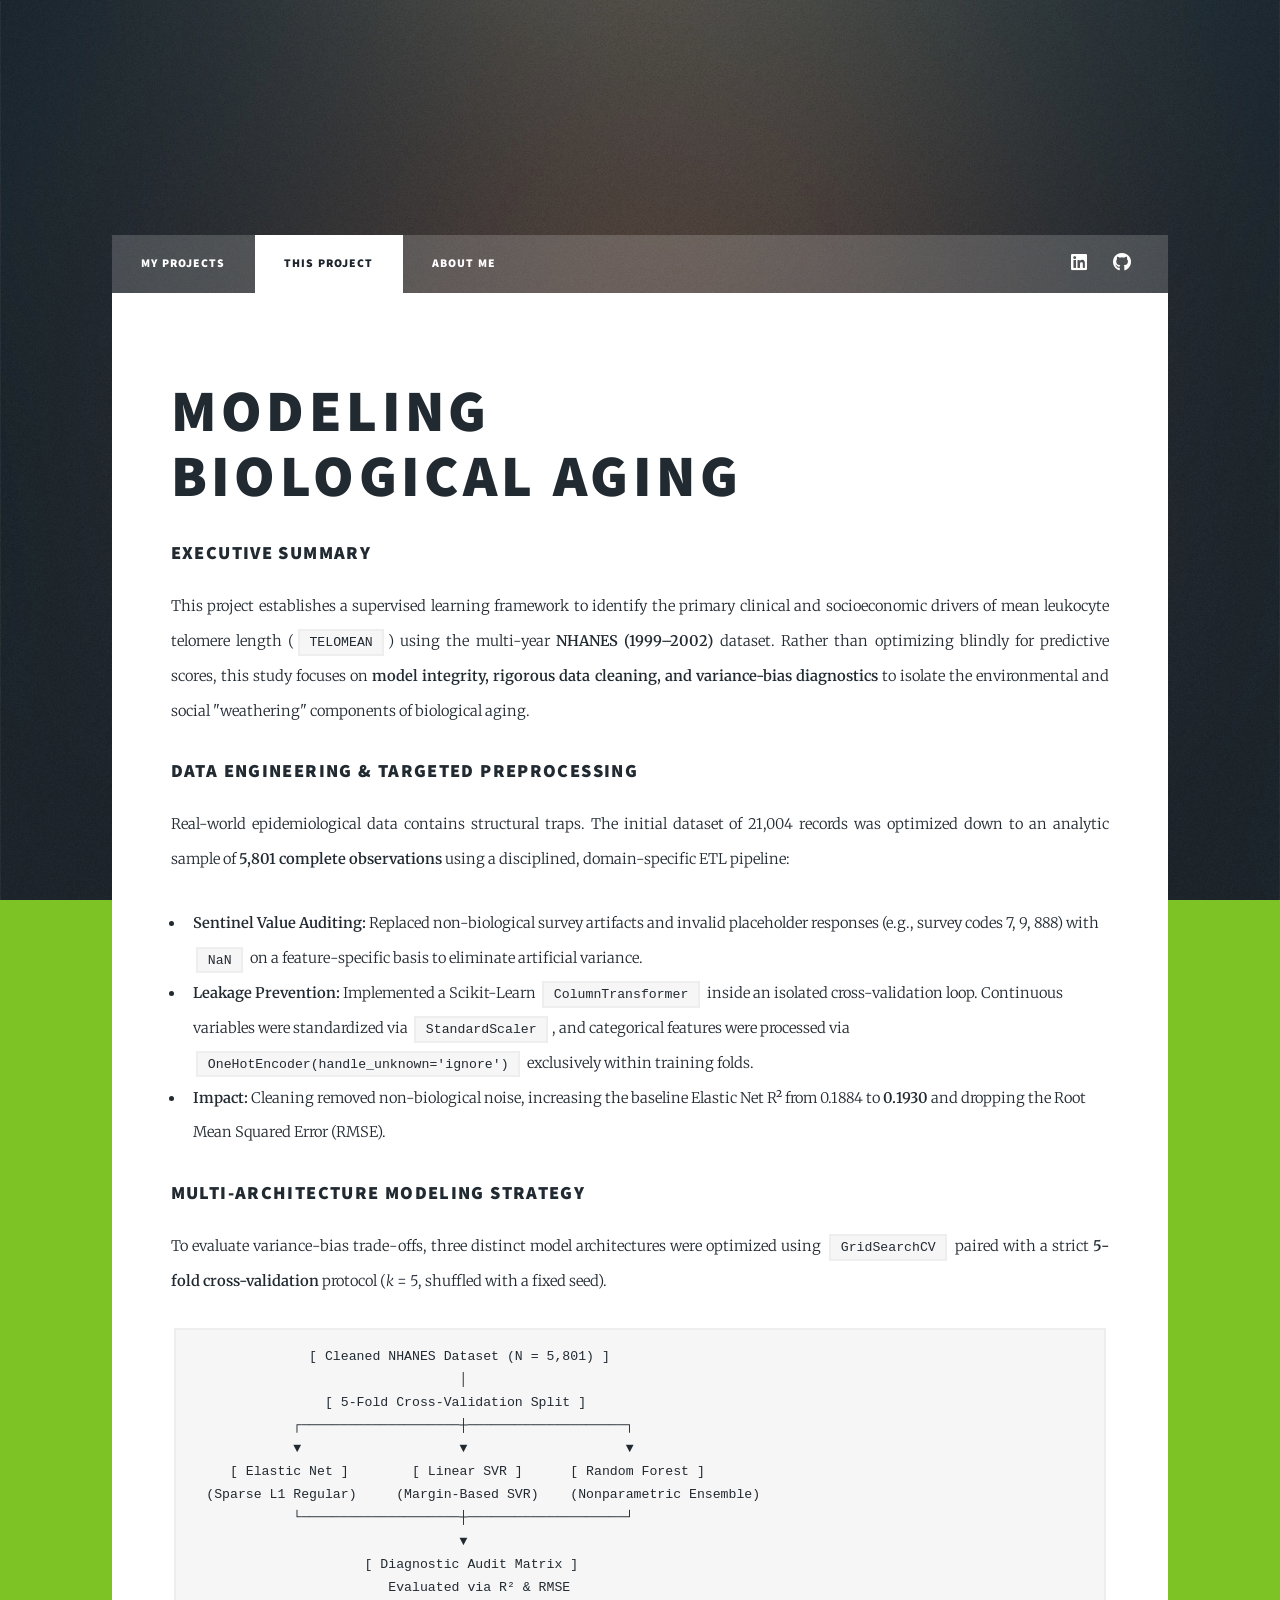
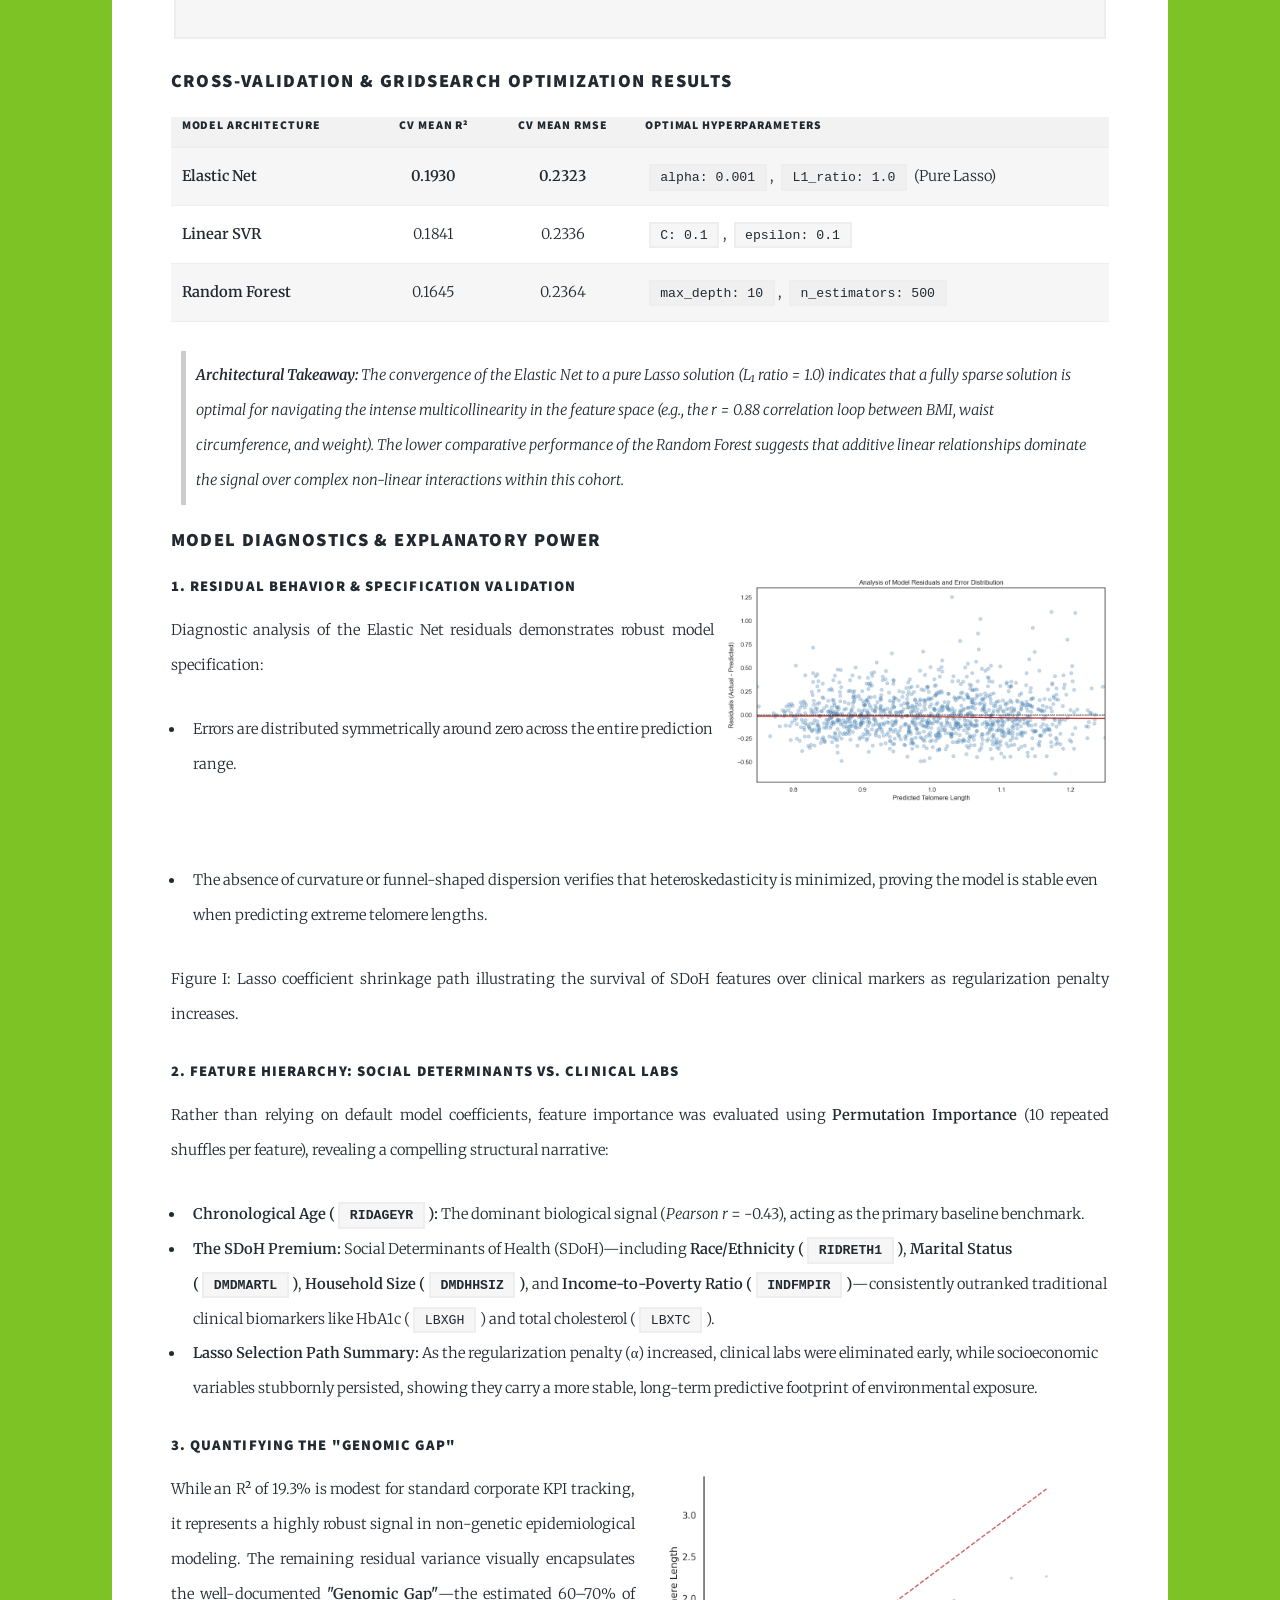
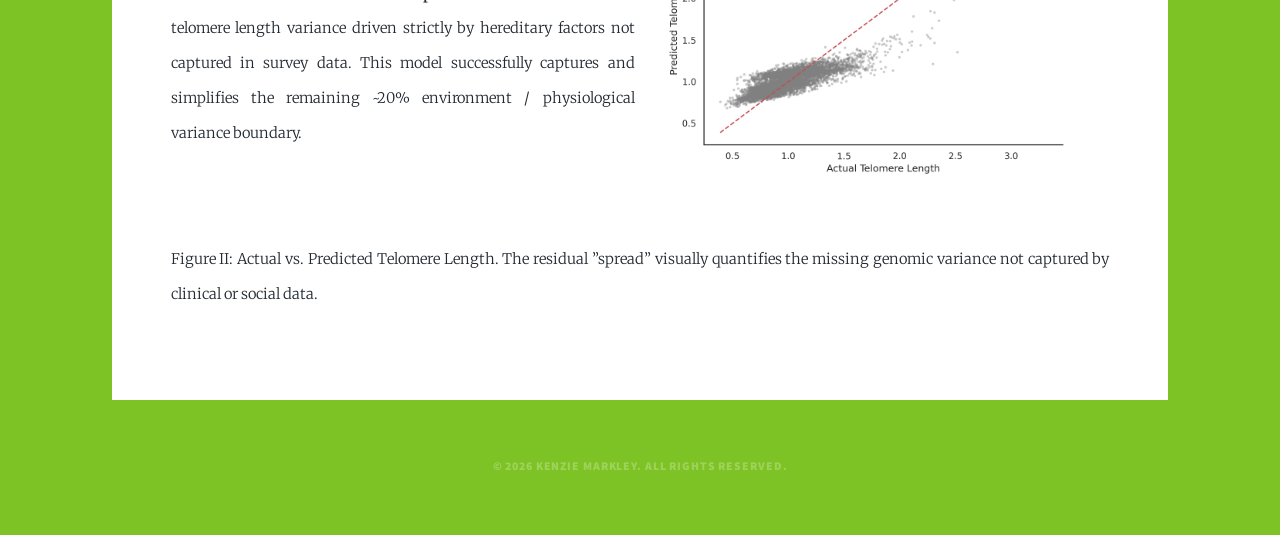
==== Project1.html @ 50628cf5 "Add files via upload" ====
<!DOCTYPE HTML>
<!--
	Massively by HTML5 UP
	html5up.net | @ajlkn
	Free for personal and commercial use under the CCA 3.0 license (html5up.net/license)
-->
<html>
	<head>
		<title>Generic Page - Massively by HTML5 UP</title>
		<meta charset="utf-8" />
		<meta name="viewport" content="width=device-width, initial-scale=1, user-scalable=no" />
		<link rel="stylesheet" href="assets/css/main.css" />
		<noscript><link rel="stylesheet" href="assets/css/noscript.css" /></noscript>
	</head>
	<body class="is-preload">

		<!-- Wrapper -->
			<div id="wrapper">

				<!-- Header -->
					<header id="header">
						
					</header>

				<!-- Nav -->
					<nav id="nav">
						<ul class="links">
							<li><a href="index.html">My Projects</a></li>
							<li class="active"><a href="Project1.html">This Project</a></li>
							<li><a href="AboutMe.html">About Me</a></li>
						</ul>
						<ul class="icons">
							<li><a href="#" class="icon brands fa-linkedin"><span class="label">LinkedIn</span></a></li>
							<li><a href="#" class="icon brands fa-github"><span class="label">GitHub</span></a></li>
						</ul>
					</nav>

				<!-- Main -->
					<div id="main">

						<!-- Post -->
							<section class="post">
								<h1>Modeling <br />
									Biological Aging</h1>
								<h3>Executive Summary</h3>
								<p>This project establishes a supervised learning framework to identify the primary clinical and socioeconomic drivers of mean leukocyte telomere length (<code>TELOMEAN</code>) using the multi-year <strong>NHANES (1999–2002)</strong> dataset. Rather than optimizing blindly for predictive scores, this study focuses on <strong>model integrity, rigorous data cleaning, and variance-bias diagnostics</strong> to isolate the environmental and social "weathering" components of biological aging.</p>

								<h3>Data Engineering &amp; Targeted Preprocessing</h3>
								<p>Real-world epidemiological data contains structural traps. The initial dataset of 21,004 records was optimized down to an analytic sample of <strong>5,801 complete observations</strong> using a disciplined, domain-specific ETL pipeline:</p>

								<ul>
							    	<li><strong>Sentinel Value Auditing:</strong> Replaced non-biological survey artifacts and invalid placeholder responses (e.g., survey codes 7, 9, 888) with <code>NaN</code> on a feature-specific basis to eliminate artificial variance.</li>
							    	<li><strong>Leakage Prevention:</strong> Implemented a Scikit-Learn <code>ColumnTransformer</code> inside an isolated cross-validation loop. Continuous variables were standardized via <code>StandardScaler</code>, and categorical features were processed via <code>OneHotEncoder(handle_unknown='ignore')</code> exclusively within training folds.</li>
							    	<li><strong>Impact:</strong> Cleaning removed non-biological noise, increasing the baseline Elastic Net R² from 0.1884 to <strong>0.1930</strong> and dropping the Root Mean Squared Error (RMSE).</li>
								</ul>

								<h3>Multi-Architecture Modeling Strategy</h3>
								<p>To evaluate variance-bias trade-offs, three distinct model architectures were optimized using <code>GridSearchCV</code> paired with a strict <strong>5-fold cross-validation</strong> protocol (<em>k</em> = 5, shuffled with a fixed seed).</p>

								<pre><code>              [ Cleaned NHANES Dataset (N = 5,801) ]
                                 │
                [ 5-Fold Cross-Validation Split ]
            ┌────────────────────┼────────────────────┐
            ▼                    ▼                    ▼
    [ Elastic Net ]        [ Linear SVR ]      [ Random Forest ]
 (Sparse L1 Regular)     (Margin-Based SVR)    (Nonparametric Ensemble)
            └────────────────────┼────────────────────┘
                    	         ▼
                     [ Diagnostic Audit Matrix ]
                    	Evaluated via R² &amp; RMSE
								</code></pre>

								<h3>Cross-Validation &amp; GridSearch Optimization Results</h3>

								<table border="1" cellpadding="5" cellspacing="0" style="border-collapse:collapse; width:100%;">
							    	<thead>
							        	<tr style="background-color: #f2f2f2;">
							            	<th style="text-align: left;">Model Architecture</th>
							            	<th style="text-align: center;">CV Mean R²</th>
							            	<th style="text-align: center;">CV Mean RMSE</th>
							            	<th style="text-align: left;">Optimal Hyperparameters</th>
							        	</tr>
							    	</thead>
							    	<tbody>
							        	<tr>
							           	 <td><strong>Elastic Net</strong></td>
							            	<td style="text-align: center;"><strong>0.1930</strong></td>
							            	<td style="text-align: center;"><strong>0.2323</strong></td>
							            	<td><code>alpha: 0.001</code>, <code>L1_ratio: 1.0</code> (Pure Lasso)</td>
							        	</tr>
							        	<tr>
							            	<td><strong>Linear SVR</strong></td>
							            	<td style="text-align: center;">0.1841</td>
 							           		<td style="text-align: center;">0.2336</td>
							            	<td><code>C: 0.1</code>, <code>epsilon: 0.1</code></td>
							        	</tr>
 							       		<tr>
							            	<td><strong>Random Forest</strong></td>
							            	<td style="text-align: center;">0.1645</td>
							            	<td style="text-align: center;">0.2364</td>
 							           		<td><code>max_depth: 10</code>, <code>n_estimators: 500</code></td>
							        	</tr>
							    	</tbody>
								</table>

								<blockquote style="margin: 1.5em 10px; padding: 0.5em 10px; border-left: 5px solid #ccc;">
 							   		<strong>Architectural Takeaway:</strong> The convergence of the Elastic Net to a pure Lasso solution (L₁ ratio = 1.0) indicates that a fully sparse solution is optimal for navigating the intense multicollinearity in the feature space (e.g., the <em>r</em> = 0.88 correlation loop between BMI, waist circumference, and weight). The lower comparative performance of the Random Forest suggests that additive linear relationships dominate the signal over complex non-linear interactions within this cohort.
								</blockquote>
								<h3>Model Diagnostics &amp; Explanatory Power</h3>

		

								<div class="row gtr-50">
                                	<div class="col-7">
                                    	<h4>1. Residual Behavior &amp; Specification Validation</h4>
										<p>Diagnostic analysis of the Elastic Net residuals demonstrates robust model specification:</p>
										<ul>
 							   				<li>Errors are distributed symmetrically around zero across the entire prediction range.</li>
							    		</ul>
                                	</div>
                                	<div class="col-5">
										<span class="image main"><img src="images/residualgraph.png" alt="Recording Academy graphic" /></span>
                                    
                                	</div>
                            	</div>
								<ul>
									<li>The absence of curvature or funnel-shaped dispersion verifies that heteroskedasticity is minimized, proving the model is stable even when predicting extreme telomere lengths.</li>
								</ul>
								<p>Figure I: Lasso coefficient shrinkage path illustrating the survival of SDoH features over clinical markers as regularization penalty increases.</p>

								<h4>2. Feature Hierarchy: Social Determinants vs. Clinical Labs</h4>
								<p>Rather than relying on default model coefficients, feature importance was evaluated using <strong>Permutation Importance</strong> (10 repeated shuffles per feature), revealing a compelling structural narrative:</p>

								<ul>
							    	<li><strong>Chronological Age (<code>RIDAGEYR</code>):</strong> The dominant biological signal (<em>Pearson r</em> = -0.43), acting as the primary baseline benchmark.</li>
							    	<li><strong>The SDoH Premium:</strong> Social Determinants of Health (SDoH)—including <strong>Race/Ethnicity (<code>RIDRETH1</code>)</strong>, <strong>Marital Status (<code>DMDMARTL</code>)</strong>, <strong>Household Size (<code>DMDHHSIZ</code>)</strong>, and <strong>Income-to-Poverty Ratio (<code>INDFMPIR</code>)</strong>—consistently outranked traditional clinical biomarkers like HbA1c (<code>LBXGH</code>) and total cholesterol (<code>LBXTC</code>).</li>
							    	<li><strong>Lasso Selection Path Summary:</strong> As the regularization penalty (α) increased, clinical labs were eliminated early, while socioeconomic variables stubbornly persisted, showing they carry a more stable, long-term predictive footprint of environmental exposure.</li>
								</ul>
								<div class="row gtr-50">
                                	<div class="col-6">
                                    	<h4>3. Quantifying the "Genomic Gap"</h4>
										<p>While an R² of 19.3% is modest for standard corporate KPI tracking, it represents a highly robust signal in non-genetic epidemiological modeling. The remaining residual variance visually encapsulates the well-documented <strong>"Genomic Gap"</strong>—the estimated 60–70% of telomere length variance driven strictly by hereditary factors not captured in survey data. This model successfully captures and simplifies the remaining ~20% environment / physiological variance boundary.</p>
									
                                	</div>
                                	<div class="col-6">
										<span class="image main"><img src="images/decaygraph copy.png" alt="Decay Graph" /></span>
                                    
                                	</div>
                            	</div>
								<p>Figure II: Actual vs. Predicted Telomere Length. The residual ”spread” visually quantifies the missing genomic variance not captured by clinical or social data.</p>

							</section>

					</div>

				<!-- Footer -->
					

				<!-- Copyright -->
					<div id="copyright">
						<ul><li>&copy; 2026 Kenzie Markley. All rights reserved.</li></ul>
					</div>

			</div>

		<!-- Scripts -->
			<script src="assets/js/jquery.min.js"></script>
			<script src="assets/js/jquery.scrollex.min.js"></script>
			<script src="assets/js/jquery.scrolly.min.js"></script>
			<script src="assets/js/browser.min.js"></script>
			<script src="assets/js/breakpoints.min.js"></script>
			<script src="assets/js/util.js"></script>
			<script src="assets/js/main.js"></script>

	</body>
</html>
---- assets/css/main.css ----
@import url(fontawesome-all.min.css);
@import url("https://fonts.googleapis.com/css?family=Merriweather:300,700,300italic,700italic|Source+Sans+Pro:900");

/*
	Massively by HTML5 UP
	html5up.net | @ajlkn
	Free for personal and commercial use under the CCA 3.0 license (html5up.net/license)
*/

html, body, div, span, applet, object,
iframe, h1, h2, h3, h4, h5, h6, p, blockquote,
pre, a, abbr, acronym, address, big, cite,
code, del, dfn, em, img, ins, kbd, q, s, samp,
small, strike, strong, sub, sup, tt, var, b,
u, i, center, dl, dt, dd, ol, ul, li, fieldset,
form, label, legend, table, caption, tbody,
tfoot, thead, tr, th, td, article, aside,
canvas, details, embed, figure, figcaption,
footer, header, hgroup, menu, nav, output, ruby,
section, summary, time, mark, audio, video {
	margin: 0;
	padding: 0;
	border: 0;
	font-size: 100%;
	font: inherit;
	vertical-align: baseline;}

article, aside, details, figcaption, figure,
footer, header, hgroup, menu, nav, section {
	display: block;}

body {
	line-height: 1;
}

ol, ul {
	list-style: none;
}

blockquote, q {
	quotes: none;
}

	blockquote:before, blockquote:after, q:before, q:after {
		content: '';
		content: none;
	}

table {
	border-collapse: collapse;
	border-spacing: 0;
}

body {
	-webkit-text-size-adjust: none;
}

mark {
	background-color: transparent;
	color: inherit;
}

input::-moz-focus-inner {
	border: 0;
	padding: 0;
}

input, select, textarea {
	-moz-appearance: none;
	-webkit-appearance: none;
	-ms-appearance: none;
	appearance: none;
}

/* Basic */

	@-ms-viewport {
		width: device-width;
	}

	body {
		-ms-overflow-style: scrollbar;
	}

	@media screen and (max-width: 480px) {

		html, body {
			min-width: 320px;
		}

	}

	html {
		box-sizing: border-box;
	}

	*, *:before, *:after {
		box-sizing: inherit;
	}

	body {
		background-color: #7ec325 !important;
	}

		body.is-preload *, body.is-preload *:before, body.is-preload *:after {
			-moz-animation: none !important;
			-webkit-animation: none !important;
			-ms-animation: none !important;
			animation: none !important;
			-moz-transition: none !important;
			-webkit-transition: none !important;
			-ms-transition: none !important;
			transition: none !important;
		}

/* Type */

	html {
		font-size: 16pt;
	}

		@media screen and (max-width: 1680px) {

			html {
				font-size: 12pt;
			}

		}

		@media screen and (max-width: 1280px) {

			html {
				font-size: 11pt;
			}

		}

		@media screen and (max-width: 360px) {

			html {
				font-size: 10pt;
			}

		}

	body {
		color: #212931;
	}

	body, input, select, textarea {
		font-family: "Merriweather", Georgia, serif;
		font-weight: 300;
		font-size: 1rem;
		line-height: 2.375;
	}

	a {
		-moz-transition: color 0.2s ease-in-out, background-color 0.2s ease-in-out, border-color 0.2s ease-in-out, box-shadow 0.2s ease-in-out;
		-webkit-transition: color 0.2s ease-in-out, background-color 0.2s ease-in-out, border-color 0.2s ease-in-out, box-shadow 0.2s ease-in-out;
		-ms-transition: color 0.2s ease-in-out, background-color 0.2s ease-in-out, border-color 0.2s ease-in-out, box-shadow 0.2s ease-in-out;
		transition: color 0.2s ease-in-out, background-color 0.2s ease-in-out, border-color 0.2s ease-in-out, box-shadow 0.2s ease-in-out;
		border-bottom: dotted 1px;
		text-decoration: none;
	}

		a:hover {
			border-bottom-color: transparent;
		}

	strong, b {
		font-weight: 600;
	}

	em, i {
		font-style: italic;
	}

	p {
		text-align: justify;
		margin: 0 0 2rem 0;
	}

	h1, h2, h3, h4, h5, h6 {
		font-family: "Source Sans Pro", Helvetica, sans-serif;
		font-weight: 900;
		line-height: 1.5;
		letter-spacing: 0.075em;
		text-transform: uppercase;
		margin: 0 0 1rem 0;
	}

		h1 a, h2 a, h3 a, h4 a, h5 a, h6 a {
			border-bottom: 0;
			color: inherit;
			text-decoration: none;
		}

	h1 {
		font-size: 4rem;
		line-height: 1.1;
		margin: 0 0 2rem 0;
	}

	h2 {
		font-size: 1.75rem;
		line-height: 1.3;
		margin: 0 0 1.5rem 0;
	}

	h3 {
		font-size: 1.25rem;
		margin: 0 0 1.5rem 0;
	}

	h4 {
		font-size: 1rem;
	}

	h5 {
		font-size: 0.9rem;
	}

	h6 {
		font-size: 0.8rem;
	}

	sub {
		font-size: 0.8rem;
		position: relative;
		top: 0.5rem;
	}

	sup {
		font-size: 0.8rem;
		position: relative;
		top: -0.5rem;
	}

	blockquote {
		border-left: solid 4px;
		font-style: italic;
		margin: 0 0 2rem 0;
		padding: 0.5rem 0 0.5rem 2rem;
	}

	code {
		border: solid 2px;
		font-family: "Courier New", monospace;
		font-size: 0.9rem;
		margin: 0 0.25rem;
		padding: 0.25rem 0.65rem;
	}

	pre {
		-webkit-overflow-scrolling: touch;
		font-family: "Courier New", monospace;
		font-size: 0.9rem;
		margin: 0 0 2rem 0;
	}

		pre code {
			display: block;
			line-height: 1.75;
			padding: 1rem 1.5rem;
			overflow-x: auto;
		}

	hr {
		border: 0;
		border-bottom: solid 2px;
		margin: 3rem 0;
	}

		hr.major {
			margin: 5rem 0;
		}

	.align-left {
		text-align: left;
	}

	.align-center {
		text-align: center;
	}

	.align-right {
		text-align: right;
	}

	input, select, textarea {
		color: #212931;
	}

	a {
		color: #212931;
		border-bottom-color: rgba(33, 41, 49, 0.5);
	}

		a:hover {
			border-bottom-color: transparent;
			color: #18bfef !important;
		}

	strong, b {
		color: #212931;
	}

	h1, h2, h3, h4, h5, h6 {
		color: #212931;
	}

	blockquote {
		border-left-color: #eeeeee;
	}

	code {
		background: rgba(220, 220, 220, 0.25);
		border-color: #eeeeee;
	}

	hr {
		border-bottom-color: #eeeeee;
	}

/* Row */

	.row {
		display: flex;
		flex-wrap: wrap;
		box-sizing: border-box;
		align-items: stretch;
	}

		.row > * {
			box-sizing: border-box;
		}

		.row.gtr-uniform > * > :last-child {
			margin-bottom: 0;
		}

		.row.aln-left {
			justify-content: flex-start;
		}

		.row.aln-center {
			justify-content: center;
		}

		.row.aln-right {
			justify-content: flex-end;
		}

		.row.aln-top {
			align-items: flex-start;
		}

		.row.aln-middle {
			align-items: center;
		}

		.row.aln-bottom {
			align-items: flex-end;
		}

		.row > .imp {
			order: -1;
		}

		.row > .col-1 {
			width: 8.33333%;
		}

		.row > .off-1 {
			margin-left: 8.33333%;
		}

		.row > .col-2 {
			width: 16.66667%;
		}

		.row > .off-2 {
			margin-left: 16.66667%;
		}

		.row > .col-3 {
			width: 25%;
		}

		.row > .off-3 {
			margin-left: 25%;
		}

		.row > .col-4 {
			width: 33.33333%;
		}

		.row > .off-4 {
			margin-left: 33.33333%;
		}

		.row > .col-5 {
			width: 41.66667%;
		}

		.row > .off-5 {
			margin-left: 41.66667%;
		}

		.row > .col-6 {
			width: 50%;
		}

		.row > .off-6 {
			margin-left: 50%;
		}

		.row > .col-7 {
			width: 58.33333%;
		}

		.row > .off-7 {
			margin-left: 58.33333%;
		}

		.row > .col-8 {
			width: 66.66667%;
		}

		.row > .off-8 {
			margin-left: 66.66667%;
		}

		.row > .col-9 {
			width: 75%;
		}

		.row > .off-9 {
			margin-left: 75%;
		}

		.row > .col-10 {
			width: 83.33333%;
		}

		.row > .off-10 {
			margin-left: 83.33333%;
		}

		.row > .col-11 {
			width: 91.66667%;
		}

		.row > .off-11 {
			margin-left: 91.66667%;
		}

		.row > .col-12 {
			width: 100%;
		}

		.row > .off-12 {
			margin-left: 100%;
		}

		.row.gtr-0 {
			margin-top: 0;
			margin-left: 0rem;
		}

			.row.gtr-0 > * {
				padding: 0 0 0 0rem;
			}

			.row.gtr-0.gtr-uniform {
				margin-top: 0rem;
			}

				.row.gtr-0.gtr-uniform > * {
					padding-top: 0rem;
				}

		.row.gtr-25 {
			margin-top: 0;
			margin-left: -0.375rem;
		}

			.row.gtr-25 > * {
				padding: 0 0 0 0.375rem;
			}

			.row.gtr-25.gtr-uniform {
				margin-top: -0.375rem;
			}

				.row.gtr-25.gtr-uniform > * {
					padding-top: 0.375rem;
				}

		.row.gtr-50 {
			margin-top: 0;
			margin-left: -0.75rem;
		}

			.row.gtr-50 > * {
				padding: 0 0 0 0.75rem;
			}

			.row.gtr-50.gtr-uniform {
				margin-top: -0.75rem;
			}

				.row.gtr-50.gtr-uniform > * {
					padding-top: 0.75rem;
				}

		.row {
			margin-top: 0;
			margin-left: -1.5rem;
		}

			.row > * {
				padding: 0 0 0 1.5rem;
			}

			.row.gtr-uniform {
				margin-top: -1.5rem;
			}

				.row.gtr-uniform > * {
					padding-top: 1.5rem;
				}

		.row.gtr-150 {
			margin-top: 0;
			margin-left: -2.25rem;
		}

			.row.gtr-150 > * {
				padding: 0 0 0 2.25rem;
			}

			.row.gtr-150.gtr-uniform {
				margin-top: -2.25rem;
			}

				.row.gtr-150.gtr-uniform > * {
					padding-top: 2.25rem;
				}

		.row.gtr-200 {
			margin-top: 0;
			margin-left: -3rem;
		}

			.row.gtr-200 > * {
				padding: 0 0 0 3rem;
			}

			.row.gtr-200.gtr-uniform {
				margin-top: -3rem;
			}

				.row.gtr-200.gtr-uniform > * {
					padding-top: 3rem;
				}

		@media screen and (max-width: 1680px) {

			.row {
				display: flex;
				flex-wrap: wrap;
				box-sizing: border-box;
				align-items: stretch;
			}

				.row > * {
					box-sizing: border-box;
				}

				.row.gtr-uniform > * > :last-child {
					margin-bottom: 0;
				}

				.row.aln-left {
					justify-content: flex-start;
				}

				.row.aln-center {
					justify-content: center;
				}

				.row.aln-right {
					justify-content: flex-end;
				}

				.row.aln-top {
					align-items: flex-start;
				}

				.row.aln-middle {
					align-items: center;
				}

				.row.aln-bottom {
					align-items: flex-end;
				}

				.row > .imp-xlarge {
					order: -1;
				}

				.row > .col-1-xlarge {
					width: 8.33333%;
				}

				.row > .off-1-xlarge {
					margin-left: 8.33333%;
				}

				.row > .col-2-xlarge {
					width: 16.66667%;
				}

				.row > .off-2-xlarge {
					margin-left: 16.66667%;
				}

				.row > .col-3-xlarge {
					width: 25%;
				}

				.row > .off-3-xlarge {
					margin-left: 25%;
				}

				.row > .col-4-xlarge {
					width: 33.33333%;
				}

				.row > .off-4-xlarge {
					margin-left: 33.33333%;
				}

				.row > .col-5-xlarge {
					width: 41.66667%;
				}

				.row > .off-5-xlarge {
					margin-left: 41.66667%;
				}

				.row > .col-6-xlarge {
					width: 50%;
				}

				.row > .off-6-xlarge {
					margin-left: 50%;
				}

				.row > .col-7-xlarge {
					width: 58.33333%;
				}

				.row > .off-7-xlarge {
					margin-left: 58.33333%;
				}

				.row > .col-8-xlarge {
					width: 66.66667%;
				}

				.row > .off-8-xlarge {
					margin-left: 66.66667%;
				}

				.row > .col-9-xlarge {
					width: 75%;
				}

				.row > .off-9-xlarge {
					margin-left: 75%;
				}

				.row > .col-10-xlarge {
					width: 83.33333%;
				}

				.row > .off-10-xlarge {
					margin-left: 83.33333%;
				}

				.row > .col-11-xlarge {
					width: 91.66667%;
				}

				.row > .off-11-xlarge {
					margin-left: 91.66667%;
				}

				.row > .col-12-xlarge {
					width: 100%;
				}

				.row > .off-12-xlarge {
					margin-left: 100%;
				}

				.row.gtr-0 {
					margin-top: 0;
					margin-left: 0rem;
				}

					.row.gtr-0 > * {
						padding: 0 0 0 0rem;
					}

					.row.gtr-0.gtr-uniform {
						margin-top: 0rem;
					}

						.row.gtr-0.gtr-uniform > * {
							padding-top: 0rem;
						}

				.row.gtr-25 {
					margin-top: 0;
					margin-left: -0.375rem;
				}

					.row.gtr-25 > * {
						padding: 0 0 0 0.375rem;
					}

					.row.gtr-25.gtr-uniform {
						margin-top: -0.375rem;
					}

						.row.gtr-25.gtr-uniform > * {
							padding-top: 0.375rem;
						}

				.row.gtr-50 {
					margin-top: 0;
					margin-left: -0.75rem;
				}

					.row.gtr-50 > * {
						padding: 0 0 0 0.75rem;
					}

					.row.gtr-50.gtr-uniform {
						margin-top: -0.75rem;
					}

						.row.gtr-50.gtr-uniform > * {
							padding-top: 0.75rem;
						}

				.row {
					margin-top: 0;
					margin-left: -1.5rem;
				}

					.row > * {
						padding: 0 0 0 1.5rem;
					}

					.row.gtr-uniform {
						margin-top: -1.5rem;
					}

						.row.gtr-uniform > * {
							padding-top: 1.5rem;
						}

				.row.gtr-150 {
					margin-top: 0;
					margin-left: -2.25rem;
				}

					.row.gtr-150 > * {
						padding: 0 0 0 2.25rem;
					}

					.row.gtr-150.gtr-uniform {
						margin-top: -2.25rem;
					}

						.row.gtr-150.gtr-uniform > * {
							padding-top: 2.25rem;
						}

				.row.gtr-200 {
					margin-top: 0;
					margin-left: -3rem;
				}

					.row.gtr-200 > * {
						padding: 0 0 0 3rem;
					}

					.row.gtr-200.gtr-uniform {
						margin-top: -3rem;
					}

						.row.gtr-200.gtr-uniform > * {
							padding-top: 3rem;
						}

		}

		@media screen and (max-width: 1280px) {

			.row {
				display: flex;
				flex-wrap: wrap;
				box-sizing: border-box;
				align-items: stretch;
			}

				.row > * {
					box-sizing: border-box;
				}

				.row.gtr-uniform > * > :last-child {
					margin-bottom: 0;
				}

				.row.aln-left {
					justify-content: flex-start;
				}

				.row.aln-center {
					justify-content: center;
				}

				.row.aln-right {
					justify-content: flex-end;
				}

				.row.aln-top {
					align-items: flex-start;
				}

				.row.aln-middle {
					align-items: center;
				}

				.row.aln-bottom {
					align-items: flex-end;
				}

				.row > .imp-large {
					order: -1;
				}

				.row > .col-1-large {
					width: 8.33333%;
				}

				.row > .off-1-large {
					margin-left: 8.33333%;
				}

				.row > .col-2-large {
					width: 16.66667%;
				}

				.row > .off-2-large {
					margin-left: 16.66667%;
				}

				.row > .col-3-large {
					width: 25%;
				}

				.row > .off-3-large {
					margin-left: 25%;
				}

				.row > .col-4-large {
					width: 33.33333%;
				}

				.row > .off-4-large {
					margin-left: 33.33333%;
				}

				.row > .col-5-large {
					width: 41.66667%;
				}

				.row > .off-5-large {
					margin-left: 41.66667%;
				}

				.row > .col-6-large {
					width: 50%;
				}

				.row > .off-6-large {
					margin-left: 50%;
				}

				.row > .col-7-large {
					width: 58.33333%;
				}

				.row > .off-7-large {
					margin-left: 58.33333%;
				}

				.row > .col-8-large {
					width: 66.66667%;
				}

				.row > .off-8-large {
					margin-left: 66.66667%;
				}

				.row > .col-9-large {
					width: 75%;
				}

				.row > .off-9-large {
					margin-left: 75%;
				}

				.row > .col-10-large {
					width: 83.33333%;
				}

				.row > .off-10-large {
					margin-left: 83.33333%;
				}

				.row > .col-11-large {
					width: 91.66667%;
				}

				.row > .off-11-large {
					margin-left: 91.66667%;
				}

				.row > .col-12-large {
					width: 100%;
				}

				.row > .off-12-large {
					margin-left: 100%;
				}

				.row.gtr-0 {
					margin-top: 0;
					margin-left: 0rem;
				}

					.row.gtr-0 > * {
						padding: 0 0 0 0rem;
					}

					.row.gtr-0.gtr-uniform {
						margin-top: 0rem;
					}

						.row.gtr-0.gtr-uniform > * {
							padding-top: 0rem;
						}

				.row.gtr-25 {
					margin-top: 0;
					margin-left: -0.375rem;
				}

					.row.gtr-25 > * {
						padding: 0 0 0 0.375rem;
					}

					.row.gtr-25.gtr-uniform {
						margin-top: -0.375rem;
					}

						.row.gtr-25.gtr-uniform > * {
							padding-top: 0.375rem;
						}

				.row.gtr-50 {
					margin-top: 0;
					margin-left: -0.75rem;
				}

					.row.gtr-50 > * {
						padding: 0 0 0 0.75rem;
					}

					.row.gtr-50.gtr-uniform {
						margin-top: -0.75rem;
					}

						.row.gtr-50.gtr-uniform > * {
							padding-top: 0.75rem;
						}

				.row {
					margin-top: 0;
					margin-left: -1.5rem;
				}

					.row > * {
						padding: 0 0 0 1.5rem;
					}

					.row.gtr-uniform {
						margin-top: -1.5rem;
					}

						.row.gtr-uniform > * {
							padding-top: 1.5rem;
						}

				.row.gtr-150 {
					margin-top: 0;
					margin-left: -2.25rem;
				}

					.row.gtr-150 > * {
						padding: 0 0 0 2.25rem;
					}

					.row.gtr-150.gtr-uniform {
						margin-top: -2.25rem;
					}

						.row.gtr-150.gtr-uniform > * {
							padding-top: 2.25rem;
						}

				.row.gtr-200 {
					margin-top: 0;
					margin-left: -3rem;
				}

					.row.gtr-200 > * {
						padding: 0 0 0 3rem;
					}

					.row.gtr-200.gtr-uniform {
						margin-top: -3rem;
					}

						.row.gtr-200.gtr-uniform > * {
							padding-top: 3rem;
						}

		}

		@media screen and (max-width: 980px) {

			.row {
				display: flex;
				flex-wrap: wrap;
				box-sizing: border-box;
				align-items: stretch;
			}

				.row > * {
					box-sizing: border-box;
				}

				.row.gtr-uniform > * > :last-child {
					margin-bottom: 0;
				}

				.row.aln-left {
					justify-content: flex-start;
				}

				.row.aln-center {
					justify-content: center;
				}

				.row.aln-right {
					justify-content: flex-end;
				}

				.row.aln-top {
					align-items: flex-start;
				}

				.row.aln-middle {
					align-items: center;
				}

				.row.aln-bottom {
					align-items: flex-end;
				}

				.row > .imp-medium {
					order: -1;
				}

				.row > .col-1-medium {
					width: 8.33333%;
				}

				.row > .off-1-medium {
					margin-left: 8.33333%;
				}

				.row > .col-2-medium {
					width: 16.66667%;
				}

				.row > .off-2-medium {
					margin-left: 16.66667%;
				}

				.row > .col-3-medium {
					width: 25%;
				}

				.row > .off-3-medium {
					margin-left: 25%;
				}

				.row > .col-4-medium {
					width: 33.33333%;
				}

				.row > .off-4-medium {
					margin-left: 33.33333%;
				}

				.row > .col-5-medium {
					width: 41.66667%;
				}

				.row > .off-5-medium {
					margin-left: 41.66667%;
				}

				.row > .col-6-medium {
					width: 50%;
				}

				.row > .off-6-medium {
					margin-left: 50%;
				}

				.row > .col-7-medium {
					width: 58.33333%;
				}

				.row > .off-7-medium {
					margin-left: 58.33333%;
				}

				.row > .col-8-medium {
					width: 66.66667%;
				}

				.row > .off-8-medium {
					margin-left: 66.66667%;
				}

				.row > .col-9-medium {
					width: 75%;
				}

				.row > .off-9-medium {
					margin-left: 75%;
				}

				.row > .col-10-medium {
					width: 83.33333%;
				}

				.row > .off-10-medium {
					margin-left: 83.33333%;
				}

				.row > .col-11-medium {
					width: 91.66667%;
				}

				.row > .off-11-medium {
					margin-left: 91.66667%;
				}

				.row > .col-12-medium {
					width: 100%;
				}

				.row > .off-12-medium {
					margin-left: 100%;
				}

				.row.gtr-0 {
					margin-top: 0;
					margin-left: 0rem;
				}

					.row.gtr-0 > * {
						padding: 0 0 0 0rem;
					}

					.row.gtr-0.gtr-uniform {
						margin-top: 0rem;
					}

						.row.gtr-0.gtr-uniform > * {
							padding-top: 0rem;
						}

				.row.gtr-25 {
					margin-top: 0;
					margin-left: -0.375rem;
				}

					.row.gtr-25 > * {
						padding: 0 0 0 0.375rem;
					}

					.row.gtr-25.gtr-uniform {
						margin-top: -0.375rem;
					}

						.row.gtr-25.gtr-uniform > * {
							padding-top: 0.375rem;
						}

				.row.gtr-50 {
					margin-top: 0;
					margin-left: -0.75rem;
				}

					.row.gtr-50 > * {
						padding: 0 0 0 0.75rem;
					}

					.row.gtr-50.gtr-uniform {
						margin-top: -0.75rem;
					}

						.row.gtr-50.gtr-uniform > * {
							padding-top: 0.75rem;
						}

				.row {
					margin-top: 0;
					margin-left: -1.5rem;
				}

					.row > * {
						padding: 0 0 0 1.5rem;
					}

					.row.gtr-uniform {
						margin-top: -1.5rem;
					}

						.row.gtr-uniform > * {
							padding-top: 1.5rem;
						}

				.row.gtr-150 {
					margin-top: 0;
					margin-left: -2.25rem;
				}

					.row.gtr-150 > * {
						padding: 0 0 0 2.25rem;
					}

					.row.gtr-150.gtr-uniform {
						margin-top: -2.25rem;
					}

						.row.gtr-150.gtr-uniform > * {
							padding-top: 2.25rem;
						}

				.row.gtr-200 {
					margin-top: 0;
					margin-left: -3rem;
				}

					.row.gtr-200 > * {
						padding: 0 0 0 3rem;
					}

					.row.gtr-200.gtr-uniform {
						margin-top: -3rem;
					}

						.row.gtr-200.gtr-uniform > * {
							padding-top: 3rem;
						}

		}

		@media screen and (max-width: 736px) {

			.row {
				display: flex;
				flex-wrap: wrap;
				box-sizing: border-box;
				align-items: stretch;
			}

				.row > * {
					box-sizing: border-box;
				}

				.row.gtr-uniform > * > :last-child {
					margin-bottom: 0;
				}

				.row.aln-left {
					justify-content: flex-start;
				}

				.row.aln-center {
					justify-content: center;
				}

				.row.aln-right {
					justify-content: flex-end;
				}

				.row.aln-top {
					align-items: flex-start;
				}

				.row.aln-middle {
					align-items: center;
				}

				.row.aln-bottom {
					align-items: flex-end;
				}

				.row > .imp-small {
					order: -1;
				}

				.row > .col-1-small {
					width: 8.33333%;
				}

				.row > .off-1-small {
					margin-left: 8.33333%;
				}

				.row > .col-2-small {
					width: 16.66667%;
				}

				.row > .off-2-small {
					margin-left: 16.66667%;
				}

				.row > .col-3-small {
					width: 25%;
				}

				.row > .off-3-small {
					margin-left: 25%;
				}

				.row > .col-4-small {
					width: 33.33333%;
				}

				.row > .off-4-small {
					margin-left: 33.33333%;
				}

				.row > .col-5-small {
					width: 41.66667%;
				}

				.row > .off-5-small {
					margin-left: 41.66667%;
				}

				.row > .col-6-small {
					width: 50%;
				}

				.row > .off-6-small {
					margin-left: 50%;
				}

				.row > .col-7-small {
					width: 58.33333%;
				}

				.row > .off-7-small {
					margin-left: 58.33333%;
				}

				.row > .col-8-small {
					width: 66.66667%;
				}

				.row > .off-8-small {
					margin-left: 66.66667%;
				}

				.row > .col-9-small {
					width: 75%;
				}

				.row > .off-9-small {
					margin-left: 75%;
				}

				.row > .col-10-small {
					width: 83.33333%;
				}

				.row > .off-10-small {
					margin-left: 83.33333%;
				}

				.row > .col-11-small {
					width: 91.66667%;
				}

				.row > .off-11-small {
					margin-left: 91.66667%;
				}

				.row > .col-12-small {
					width: 100%;
				}

				.row > .off-12-small {
					margin-left: 100%;
				}

				.row.gtr-0 {
					margin-top: 0;
					margin-left: 0rem;
				}

					.row.gtr-0 > * {
						padding: 0 0 0 0rem;
					}

					.row.gtr-0.gtr-uniform {
						margin-top: 0rem;
					}

						.row.gtr-0.gtr-uniform > * {
							padding-top: 0rem;
						}

				.row.gtr-25 {
					margin-top: 0;
					margin-left: -0.375rem;
				}

					.row.gtr-25 > * {
						padding: 0 0 0 0.375rem;
					}

					.row.gtr-25.gtr-uniform {
						margin-top: -0.375rem;
					}

						.row.gtr-25.gtr-uniform > * {
							padding-top: 0.375rem;
						}

				.row.gtr-50 {
					margin-top: 0;
					margin-left: -0.75rem;
				}

					.row.gtr-50 > * {
						padding: 0 0 0 0.75rem;
					}

					.row.gtr-50.gtr-uniform {
						margin-top: -0.75rem;
					}

						.row.gtr-50.gtr-uniform > * {
							padding-top: 0.75rem;
						}

				.row {
					margin-top: 0;
					margin-left: -1.5rem;
				}

					.row > * {
						padding: 0 0 0 1.5rem;
					}

					.row.gtr-uniform {
						margin-top: -1.5rem;
					}

						.row.gtr-uniform > * {
							padding-top: 1.5rem;
						}

				.row.gtr-150 {
					margin-top: 0;
					margin-left: -2.25rem;
				}

					.row.gtr-150 > * {
						padding: 0 0 0 2.25rem;
					}

					.row.gtr-150.gtr-uniform {
						margin-top: -2.25rem;
					}

						.row.gtr-150.gtr-uniform > * {
							padding-top: 2.25rem;
						}

				.row.gtr-200 {
					margin-top: 0;
					margin-left: -3rem;
				}

					.row.gtr-200 > * {
						padding: 0 0 0 3rem;
					}

					.row.gtr-200.gtr-uniform {
						margin-top: -3rem;
					}

						.row.gtr-200.gtr-uniform > * {
							padding-top: 3rem;
						}

		}

		@media screen and (max-width: 480px) {

			.row {
				display: flex;
				flex-wrap: wrap;
				box-sizing: border-box;
				align-items: stretch;
			}

				.row > * {
					box-sizing: border-box;
				}

				.row.gtr-uniform > * > :last-child {
					margin-bottom: 0;
				}

				.row.aln-left {
					justify-content: flex-start;
				}

				.row.aln-center {
					justify-content: center;
				}

				.row.aln-right {
					justify-content: flex-end;
				}

				.row.aln-top {
					align-items: flex-start;
				}

				.row.aln-middle {
					align-items: center;
				}

				.row.aln-bottom {
					align-items: flex-end;
				}

				.row > .imp-xsmall {
					order: -1;
				}

				.row > .col-1-xsmall {
					width: 8.33333%;
				}

				.row > .off-1-xsmall {
					margin-left: 8.33333%;
				}

				.row > .col-2-xsmall {
					width: 16.66667%;
				}

				.row > .off-2-xsmall {
					margin-left: 16.66667%;
				}

				.row > .col-3-xsmall {
					width: 25%;
				}

				.row > .off-3-xsmall {
					margin-left: 25%;
				}

				.row > .col-4-xsmall {
					width: 33.33333%;
				}

				.row > .off-4-xsmall {
					margin-left: 33.33333%;
				}

				.row > .col-5-xsmall {
					width: 41.66667%;
				}

				.row > .off-5-xsmall {
					margin-left: 41.66667%;
				}

				.row > .col-6-xsmall {
					width: 50%;
				}

				.row > .off-6-xsmall {
					margin-left: 50%;
				}

				.row > .col-7-xsmall {
					width: 58.33333%;
				}

				.row > .off-7-xsmall {
					margin-left: 58.33333%;
				}

				.row > .col-8-xsmall {
					width: 66.66667%;
				}

				.row > .off-8-xsmall {
					margin-left: 66.66667%;
				}

				.row > .col-9-xsmall {
					width: 75%;
				}

				.row > .off-9-xsmall {
					margin-left: 75%;
				}

				.row > .col-10-xsmall {
					width: 83.33333%;
				}

				.row > .off-10-xsmall {
					margin-left: 83.33333%;
				}

				.row > .col-11-xsmall {
					width: 91.66667%;
				}

				.row > .off-11-xsmall {
					margin-left: 91.66667%;
				}

				.row > .col-12-xsmall {
					width: 100%;
				}

				.row > .off-12-xsmall {
					margin-left: 100%;
				}

				.row.gtr-0 {
					margin-top: 0;
					margin-left: 0rem;
				}

					.row.gtr-0 > * {
						padding: 0 0 0 0rem;
					}

					.row.gtr-0.gtr-uniform {
						margin-top: 0rem;
					}

						.row.gtr-0.gtr-uniform > * {
							padding-top: 0rem;
						}

				.row.gtr-25 {
					margin-top: 0;
					margin-left: -0.375rem;
				}

					.row.gtr-25 > * {
						padding: 0 0 0 0.375rem;
					}

					.row.gtr-25.gtr-uniform {
						margin-top: -0.375rem;
					}

						.row.gtr-25.gtr-uniform > * {
							padding-top: 0.375rem;
						}

				.row.gtr-50 {
					margin-top: 0;
					margin-left: -0.75rem;
				}

					.row.gtr-50 > * {
						padding: 0 0 0 0.75rem;
					}

					.row.gtr-50.gtr-uniform {
						margin-top: -0.75rem;
					}

						.row.gtr-50.gtr-uniform > * {
							padding-top: 0.75rem;
						}

				.row {
					margin-top: 0;
					margin-left: -1.5rem;
				}

					.row > * {
						padding: 0 0 0 1.5rem;
					}

					.row.gtr-uniform {
						margin-top: -1.5rem;
					}

						.row.gtr-uniform > * {
							padding-top: 1.5rem;
						}

				.row.gtr-150 {
					margin-top: 0;
					margin-left: -2.25rem;
				}

					.row.gtr-150 > * {
						padding: 0 0 0 2.25rem;
					}

					.row.gtr-150.gtr-uniform {
						margin-top: -2.25rem;
					}

						.row.gtr-150.gtr-uniform > * {
							padding-top: 2.25rem;
						}

				.row.gtr-200 {
					margin-top: 0;
					margin-left: -3rem;
				}

					.row.gtr-200 > * {
						padding: 0 0 0 3rem;
					}

					.row.gtr-200.gtr-uniform {
						margin-top: -3rem;
					}

						.row.gtr-200.gtr-uniform > * {
							padding-top: 3rem;
						}

		}

		@media screen and (max-width: 360px) {

			.row {
				display: flex;
				flex-wrap: wrap;
				box-sizing: border-box;
				align-items: stretch;
			}

				.row > * {
					box-sizing: border-box;
				}

				.row.gtr-uniform > * > :last-child {
					margin-bottom: 0;
				}

				.row.aln-left {
					justify-content: flex-start;
				}

				.row.aln-center {
					justify-content: center;
				}

				.row.aln-right {
					justify-content: flex-end;
				}

				.row.aln-top {
					align-items: flex-start;
				}

				.row.aln-middle {
					align-items: center;
				}

				.row.aln-bottom {
					align-items: flex-end;
				}

				.row > .imp-xxsmall {
					order: -1;
				}

				.row > .col-1-xxsmall {
					width: 8.33333%;
				}

				.row > .off-1-xxsmall {
					margin-left: 8.33333%;
				}

				.row > .col-2-xxsmall {
					width: 16.66667%;
				}

				.row > .off-2-xxsmall {
					margin-left: 16.66667%;
				}

				.row > .col-3-xxsmall {
					width: 25%;
				}

				.row > .off-3-xxsmall {
					margin-left: 25%;
				}

				.row > .col-4-xxsmall {
					width: 33.33333%;
				}

				.row > .off-4-xxsmall {
					margin-left: 33.33333%;
				}

				.row > .col-5-xxsmall {
					width: 41.66667%;
				}

				.row > .off-5-xxsmall {
					margin-left: 41.66667%;
				}

				.row > .col-6-xxsmall {
					width: 50%;
				}

				.row > .off-6-xxsmall {
					margin-left: 50%;
				}

				.row > .col-7-xxsmall {
					width: 58.33333%;
				}

				.row > .off-7-xxsmall {
					margin-left: 58.33333%;
				}

				.row > .col-8-xxsmall {
					width: 66.66667%;
				}

				.row > .off-8-xxsmall {
					margin-left: 66.66667%;
				}

				.row > .col-9-xxsmall {
					width: 75%;
				}

				.row > .off-9-xxsmall {
					margin-left: 75%;
				}

				.row > .col-10-xxsmall {
					width: 83.33333%;
				}

				.row > .off-10-xxsmall {
					margin-left: 83.33333%;
				}

				.row > .col-11-xxsmall {
					width: 91.66667%;
				}

				.row > .off-11-xxsmall {
					margin-left: 91.66667%;
				}

				.row > .col-12-xxsmall {
					width: 100%;
				}

				.row > .off-12-xxsmall {
					margin-left: 100%;
				}

				.row.gtr-0 {
					margin-top: 0;
					margin-left: 0rem;
				}

					.row.gtr-0 > * {
						padding: 0 0 0 0rem;
					}

					.row.gtr-0.gtr-uniform {
						margin-top: 0rem;
					}

						.row.gtr-0.gtr-uniform > * {
							padding-top: 0rem;
						}

				.row.gtr-25 {
					margin-top: 0;
					margin-left: -0.375rem;
				}

					.row.gtr-25 > * {
						padding: 0 0 0 0.375rem;
					}

					.row.gtr-25.gtr-uniform {
						margin-top: -0.375rem;
					}

						.row.gtr-25.gtr-uniform > * {
							padding-top: 0.375rem;
						}

				.row.gtr-50 {
					margin-top: 0;
					margin-left: -0.75rem;
				}

					.row.gtr-50 > * {
						padding: 0 0 0 0.75rem;
					}

					.row.gtr-50.gtr-uniform {
						margin-top: -0.75rem;
					}

						.row.gtr-50.gtr-uniform > * {
							padding-top: 0.75rem;
						}

				.row {
					margin-top: 0;
					margin-left: -1.5rem;
				}

					.row > * {
						padding: 0 0 0 1.5rem;
					}

					.row.gtr-uniform {
						margin-top: -1.5rem;
					}

						.row.gtr-uniform > * {
							padding-top: 1.5rem;
						}

				.row.gtr-150 {
					margin-top: 0;
					margin-left: -2.25rem;
				}

					.row.gtr-150 > * {
						padding: 0 0 0 2.25rem;
					}

					.row.gtr-150.gtr-uniform {
						margin-top: -2.25rem;
					}

						.row.gtr-150.gtr-uniform > * {
							padding-top: 2.25rem;
						}

				.row.gtr-200 {
					margin-top: 0;
					margin-left: -3rem;
				}

					.row.gtr-200 > * {
						padding: 0 0 0 3rem;
					}

					.row.gtr-200.gtr-uniform {
						margin-top: -3rem;
					}

						.row.gtr-200.gtr-uniform > * {
							padding-top: 3rem;
						}

		}

/* Box */

	.box {
		border: solid 2px;
		margin-bottom: 2rem;
		padding: 1.5rem;
	}

		.box > :last-child,
		.box > :last-child > :last-child,
		.box > :last-child > :last-child > :last-child {
			margin-bottom: 0;
		}

		.box.alt {
			border: 0;
			border-radius: 0;
			padding: 0;
		}

	.box {
		border-color: #eeeeee;
	}

/* Button */

	input[type="submit"],
	input[type="reset"],
	input[type="button"],
	button,
	.button {
		-moz-appearance: none;
		-webkit-appearance: none;
		-ms-appearance: none;
		appearance: none;
		-moz-transition: background-color 0.2s ease-in-out, box-shadow 0.2s ease-in-out, color 0.2s ease-in-out;
		-webkit-transition: background-color 0.2s ease-in-out, box-shadow 0.2s ease-in-out, color 0.2s ease-in-out;
		-ms-transition: background-color 0.2s ease-in-out, box-shadow 0.2s ease-in-out, color 0.2s ease-in-out;
		transition: background-color 0.2s ease-in-out, box-shadow 0.2s ease-in-out, color 0.2s ease-in-out;
		border: 0;
		border-radius: 0;
		cursor: pointer;
		display: inline-block;
		font-family: "Source Sans Pro", Helvetica, sans-serif;
		font-size: 0.8rem;
		font-weight: 900;
		letter-spacing: 0.075em;
		height: 3rem;
		line-height: 3rem;
		padding: 0 2rem;
		text-align: center;
		text-decoration: none;
		text-transform: uppercase;
		white-space: nowrap;
	}

		input[type="submit"].icon:before,
		input[type="reset"].icon:before,
		input[type="button"].icon:before,
		button.icon:before,
		.button.icon:before {
			margin-right: 0.5rem;
		}

		input[type="submit"].icon.solo,
		input[type="reset"].icon.solo,
		input[type="button"].icon.solo,
		button.icon.solo,
		.button.icon.solo {
			position: relative;
			width: 4rem;
			height: 4rem;
			line-height: 4rem;
			border-radius: 4rem;
			text-indent: 4rem;
			overflow: hidden;
			padding: 0;
			white-space: nowrap;
		}

			input[type="submit"].icon.solo:before,
			input[type="reset"].icon.solo:before,
			input[type="button"].icon.solo:before,
			button.icon.solo:before,
			.button.icon.solo:before {
				position: absolute;
				display: block;
				top: 0;
				left: 0;
				width: inherit;
				height: inherit;
				line-height: inherit;
				font-size: 1.25rem;
				margin-right: 0;
				text-align: center;
				text-indent: 0;
			}

		input[type="submit"].fit,
		input[type="reset"].fit,
		input[type="button"].fit,
		button.fit,
		.button.fit {
			width: 100%;
		}

		input[type="submit"].small,
		input[type="reset"].small,
		input[type="button"].small,
		button.small,
		.button.small {
			font-size: 0.7rem;
			height: 2.5rem;
			line-height: 2.5rem;
			padding: 0 1.5rem;
		}

		input[type="submit"].large,
		input[type="reset"].large,
		input[type="button"].large,
		button.large,
		.button.large {
			font-size: 0.9rem;
			height: 3.5rem;
			line-height: 3.5rem;
			padding: 0 2.75rem;
		}

		@media screen and (max-width: 980px) {

			input[type="submit"],
			input[type="reset"],
			input[type="button"],
			button,
			.button {
				font-size: 0.9rem;
				height: 3.25rem;
				line-height: 3.25rem;
			}

				input[type="submit"].large,
				input[type="reset"].large,
				input[type="button"].large,
				button.large,
				.button.large {
					font-size: 1rem;
					height: 3.75rem;
					line-height: 3.75rem;
				}

		}

		input[type="submit"].disabled, input[type="submit"]:disabled,
		input[type="reset"].disabled,
		input[type="reset"]:disabled,
		input[type="button"].disabled,
		input[type="button"]:disabled,
		button.disabled,
		button:disabled,
		.button.disabled,
		.button:disabled {
			pointer-events: none;
			opacity: 0.25;
		}

	input[type="submit"],
	input[type="reset"],
	input[type="button"],
	button,
	.button {
		background-color: transparent;
		box-shadow: inset 0 0 0 2px #212931;
		color: #212931 !important;
	}

		input[type="submit"]:hover,
		input[type="reset"]:hover,
		input[type="button"]:hover,
		button:hover,
		.button:hover {
			box-shadow: inset 0 0 0 2px #18bfef;
			color: #18bfef !important;
		}

		input[type="submit"].primary,
		input[type="reset"].primary,
		input[type="button"].primary,
		button.primary,
		.button.primary {
			background-color: #212931;
			box-shadow: none;
			color: #ffffff !important;
		}

			input[type="submit"].primary:hover,
			input[type="reset"].primary:hover,
			input[type="button"].primary:hover,
			button.primary:hover,
			.button.primary:hover {
				background-color: #18bfef;
			}

/* Form */

	form {
		margin: 0 0 2rem 0;
	}

		form > :last-child {
			margin-bottom: 0;
		}

		form > .fields {
			display: -moz-flex;
			display: -webkit-flex;
			display: -ms-flex;
			display: flex;
			-moz-flex-wrap: wrap;
			-webkit-flex-wrap: wrap;
			-ms-flex-wrap: wrap;
			flex-wrap: wrap;
			width: calc(100% + 3rem);
			margin: -1.5rem 0 2rem -1.5rem;
		}

			form > .fields > .field {
				-moz-flex-grow: 0;
				-webkit-flex-grow: 0;
				-ms-flex-grow: 0;
				flex-grow: 0;
				-moz-flex-shrink: 0;
				-webkit-flex-shrink: 0;
				-ms-flex-shrink: 0;
				flex-shrink: 0;
				padding: 1.5rem 0 0 1.5rem;
				width: calc(100% - 1.5rem);
			}

				form > .fields > .field.half {
					width: calc(50% - 0.75rem);
				}

				form > .fields > .field.third {
					width: calc(100%/3 - 0.5rem);
				}

				form > .fields > .field.quarter {
					width: calc(25% - 0.375rem);
				}

		@media screen and (max-width: 480px) {

			form > .fields {
				width: calc(100% + 3rem);
				margin: -1.5rem 0 2rem -1.5rem;
			}

				form > .fields > .field {
					padding: 1.5rem 0 0 1.5rem;
					width: calc(100% - 1.5rem);
				}

					form > .fields > .field.half {
						width: calc(100% - 1.5rem);
					}

					form > .fields > .field.third {
						width: calc(100% - 1.5rem);
					}

					form > .fields > .field.quarter {
						width: calc(100% - 1.5rem);
					}

		}

	label {
		display: block;
		font-family: "Source Sans Pro", Helvetica, sans-serif;
		font-weight: 900;
		line-height: 1.5;
		letter-spacing: 0.075em;
		font-size: 0.8rem;
		text-transform: uppercase;
		margin: 0 0 0.75rem 0;
	}

		@media screen and (max-width: 980px) {

			label {
				font-size: 0.9rem;
			}

		}

	input[type="text"],
	input[type="password"],
	input[type="email"],
	select,
	textarea {
		-moz-appearance: none;
		-webkit-appearance: none;
		-ms-appearance: none;
		appearance: none;
		background: transparent;
		border-radius: 0;
		border: solid 2px;
		color: inherit;
		display: block;
		outline: 0;
		padding: 0 1rem;
		text-decoration: none;
		width: 100%;
	}

		input[type="text"]:invalid,
		input[type="password"]:invalid,
		input[type="email"]:invalid,
		select:invalid,
		textarea:invalid {
			box-shadow: none;
		}

	select {
		background-size: 1.25rem;
		background-repeat: no-repeat;
		background-position: calc(100% - 1rem) center;
		height: 3rem;
		padding-right: 3rem;
		text-overflow: ellipsis;
	}

		select:focus::-ms-value {
			background-color: transparent;
		}

		select::-ms-expand {
			display: none;
		}

	input[type="text"],
	input[type="password"],
	input[type="email"],
	select {
		height: 3rem;
	}

	textarea {
		padding: 0.75rem 1rem;
	}

	input[type="checkbox"],
	input[type="radio"] {
		-moz-appearance: none;
		-webkit-appearance: none;
		-ms-appearance: none;
		appearance: none;
		display: block;
		float: left;
		margin-right: -2rem;
		opacity: 0;
		width: 1rem;
		z-index: -1;
	}

		input[type="checkbox"] + label,
		input[type="radio"] + label {
			text-decoration: none;
			cursor: pointer;
			display: inline-block;
			font-size: 1rem;
			letter-spacing: 0;
			font-family: "Merriweather", Georgia, serif;
			text-transform: none;
			font-weight: 300;
			padding-left: 2.8rem;
			padding-right: 1rem;
			position: relative;
		}

			input[type="checkbox"] + label:before,
			input[type="radio"] + label:before {
				-moz-osx-font-smoothing: grayscale;
				-webkit-font-smoothing: antialiased;
				display: inline-block;
				font-style: normal;
				font-variant: normal;
				text-rendering: auto;
				line-height: 1;
				text-transform: none !important;
				font-family: 'Font Awesome 5 Free';
				font-weight: 900;
			}

			input[type="checkbox"] + label:before,
			input[type="radio"] + label:before {
				border-radius: 0;
				border: solid 2px;
				content: '';
				display: inline-block;
				font-size: 0.8rem;
				height: 1.8rem;
				left: 0;
				line-height: 1.65rem;
				position: absolute;
				text-align: center;
				top: -0.125rem;
				width: 1.8rem;
			}

		input[type="checkbox"]:checked + label:before,
		input[type="radio"]:checked + label:before {
			content: '\f00c';
		}

	input[type="checkbox"] + label:before {
		border-radius: 0;
	}

	input[type="radio"] + label:before {
		border-radius: 100%;
	}

	::-webkit-input-placeholder {
		opacity: 1.0;
	}

	:-moz-placeholder {
		opacity: 1.0;
	}

	::-moz-placeholder {
		opacity: 1.0;
	}

	:-ms-input-placeholder {
		opacity: 1.0;
	}

	label {
		color: #212931;
	}

	input[type="text"],
	input[type="password"],
	input[type="email"],
	select,
	textarea {
		border-color: #eeeeee;
	}

		input[type="text"]:focus,
		input[type="password"]:focus,
		input[type="email"]:focus,
		select:focus,
		textarea:focus {
			border-color: #18bfef;
		}

	select {
		background-image: url("data:image/svg+xml;charset=utf8,%3Csvg xmlns='http://www.w3.org/2000/svg' width='40' height='40' preserveAspectRatio='none' viewBox='0 0 40 40'%3E%3Cpath d='M9.4,12.3l10.4,10.4l10.4-10.4c0.2-0.2,0.5-0.4,0.9-0.4c0.3,0,0.6,0.1,0.9,0.4l3.3,3.3c0.2,0.2,0.4,0.5,0.4,0.9 c0,0.4-0.1,0.6-0.4,0.9L20.7,31.9c-0.2,0.2-0.5,0.4-0.9,0.4c-0.3,0-0.6-0.1-0.9-0.4L4.3,17.3c-0.2-0.2-0.4-0.5-0.4-0.9 c0-0.4,0.1-0.6,0.4-0.9l3.3-3.3c0.2-0.2,0.5-0.4,0.9-0.4S9.1,12.1,9.4,12.3z' fill='%23eeeeee' /%3E%3C/svg%3E");
	}

		select option {
			background-color: #ffffff;
			color: #212931;
		}

	.select-wrapper:before {
		color: #eeeeee;
	}

	input[type="checkbox"] + label,
	input[type="radio"] + label {
		color: #212931;
	}

		input[type="checkbox"] + label:before,
		input[type="radio"] + label:before {
			border-color: #eeeeee;
		}

	input[type="checkbox"]:checked + label:before,
	input[type="radio"]:checked + label:before {
		background-color: #212931;
		border-color: #212931;
		color: #ffffff;
	}

	input[type="checkbox"]:focus + label:before,
	input[type="radio"]:focus + label:before {
		border-color: #18bfef;
	}

	::-webkit-input-placeholder {
		color: #909498 !important;
	}

	:-moz-placeholder {
		color: #909498 !important;
	}

	::-moz-placeholder {
		color: #909498 !important;
	}

	:-ms-input-placeholder {
		color: #909498 !important;
	}

	.formerize-placeholder {
		color: #909498 !important;
	}

/* Icon */

	.icon {
		text-decoration: none;
		border-bottom: none;
		position: relative;
	}

		.icon:before {
			-moz-osx-font-smoothing: grayscale;
			-webkit-font-smoothing: antialiased;
			display: inline-block;
			font-style: normal;
			font-variant: normal;
			text-rendering: auto;
			line-height: 1;
			text-transform: none !important;
			font-family: 'Font Awesome 5 Free';
			font-weight: 400;
		}

		.icon > .label {
			display: none;
		}

		.icon:before {
			line-height: inherit;
		}

		.icon.solid:before {
			font-weight: 900;
		}

		.icon.brands:before {
			font-family: 'Font Awesome 5 Brands';
		}

/* Image */

	.image {
		border: 0;
		display: inline-block;
		position: relative;
	}

		.image img {
			display: block;
		}

		.image.left, .image.right {
			max-width: 40%;
		}

			.image.left img, .image.right img {
				width: 100%;
			}

		.image.left {
			float: left;
			margin: 0 2rem 2rem 0;
			top: 0.75rem;
		}

		.image.right {
			float: right;
			margin: 0 0 2rem 2rem;
			top: 0.75rem;
		}

		.image.fit {
			display: block;
			margin: 2.5rem 0;
			width: 100%;
		}

			.image.fit:first-child {
				margin-top: 0;
			}

			.image.fit img {
				width: 100%;
			}

		.image.main {
			display: block;
			margin: 4rem 0;
			width: 100%;
		}

			.image.main:first-child {
				margin-top: 0;
			}

			.image.main img {
				width: 100%;
			}

		@media screen and (max-width: 736px) {

			.image.fit {
				margin: 2rem 0;
			}

			.image.main {
				margin: 2rem 0;
			}

		}

	a.image {
		overflow: hidden;
	}

		a.image img {
			-moz-transition: -moz-transform 0.2s ease-out;
			-webkit-transition: -webkit-transform 0.2s ease-out;
			-ms-transition: -ms-transform 0.2s ease-out;
			transition: transform 0.2s ease-out;
		}

		a.image:hover img {
			-moz-transform: scale(1.05);
			-webkit-transform: scale(1.05);
			-ms-transform: scale(1.05);
			transform: scale(1.05);
		}

/* Actions */

	ul.actions {
		display: -moz-flex;
		display: -webkit-flex;
		display: -ms-flex;
		display: flex;
		cursor: default;
		list-style: none;
		margin-left: -1rem;
		padding-left: 0;
	}

		ul.actions li {
			padding: 0 0 0 1rem;
			vertical-align: middle;
		}

		ul.actions.special {
			-moz-justify-content: center;
			-webkit-justify-content: center;
			-ms-justify-content: center;
			justify-content: center;
			width: 100%;
			margin-left: 0;
		}

			ul.actions.special li:first-child {
				padding-left: 0;
			}

		ul.actions.stacked {
			-moz-flex-direction: column;
			-webkit-flex-direction: column;
			-ms-flex-direction: column;
			flex-direction: column;
			margin-left: 0;
		}

			ul.actions.stacked li {
				padding: 1.3rem 0 0 0;
			}

				ul.actions.stacked li:first-child {
					padding-top: 0;
				}

		ul.actions.fit {
			width: calc(100% + 1rem);
		}

			ul.actions.fit li {
				-moz-flex-grow: 1;
				-webkit-flex-grow: 1;
				-ms-flex-grow: 1;
				flex-grow: 1;
				-moz-flex-shrink: 1;
				-webkit-flex-shrink: 1;
				-ms-flex-shrink: 1;
				flex-shrink: 1;
				width: 100%;
			}

				ul.actions.fit li > * {
					width: 100%;
				}

			ul.actions.fit.stacked {
				width: 100%;
			}

		@media screen and (max-width: 480px) {

			ul.actions:not(.fixed) {
				-moz-flex-direction: column;
				-webkit-flex-direction: column;
				-ms-flex-direction: column;
				flex-direction: column;
				margin-left: 0;
				width: 100% !important;
			}

				ul.actions:not(.fixed) li {
					-moz-flex-grow: 1;
					-webkit-flex-grow: 1;
					-ms-flex-grow: 1;
					flex-grow: 1;
					-moz-flex-shrink: 1;
					-webkit-flex-shrink: 1;
					-ms-flex-shrink: 1;
					flex-shrink: 1;
					padding: 1rem 0 0 0;
					text-align: center;
					width: 100%;
				}

					ul.actions:not(.fixed) li > * {
						width: 100%;
					}

					ul.actions:not(.fixed) li:first-child {
						padding-top: 0;
					}

					ul.actions:not(.fixed) li input[type="submit"],
					ul.actions:not(.fixed) li input[type="reset"],
					ul.actions:not(.fixed) li input[type="button"],
					ul.actions:not(.fixed) li button,
					ul.actions:not(.fixed) li .button {
						width: 100%;
					}

						ul.actions:not(.fixed) li input[type="submit"].icon:before,
						ul.actions:not(.fixed) li input[type="reset"].icon:before,
						ul.actions:not(.fixed) li input[type="button"].icon:before,
						ul.actions:not(.fixed) li button.icon:before,
						ul.actions:not(.fixed) li .button.icon:before {
							margin-left: -0.5rem;
						}

		}

/* Icons */

	ul.icons {
		cursor: default;
		list-style: none;
		padding-left: 0;
	}

		ul.icons li {
			display: inline-block;
			padding: 0 0.5rem 0 0;
			vertical-align: middle;
		}

			ul.icons li:last-child {
				padding-right: 0;
			}

			ul.icons li .icon:before {
				width: 2.25rem;
				height: 2.25rem;
				line-height: 2.25rem;
				display: inline-block;
				text-align: center;
				border-radius: 100%;
				font-size: 1.25rem;
			}

		ul.icons.alt li .icon:before {
			-moz-transition: color 0.2s ease-in-out, background-color 0.2s ease-in-out, border-color 0.2s ease-in-out, box-shadow 0.2s ease-in-out;
			-webkit-transition: color 0.2s ease-in-out, background-color 0.2s ease-in-out, border-color 0.2s ease-in-out, box-shadow 0.2s ease-in-out;
			-ms-transition: color 0.2s ease-in-out, background-color 0.2s ease-in-out, border-color 0.2s ease-in-out, box-shadow 0.2s ease-in-out;
			transition: color 0.2s ease-in-out, background-color 0.2s ease-in-out, border-color 0.2s ease-in-out, box-shadow 0.2s ease-in-out;
			font-size: 1rem;
		}

/* List */

	ol {
		list-style: decimal;
		margin: 0 0 2rem 0;
		padding-left: 1.25rem;
	}

		ol li {
			padding-left: 0.25rem;
		}

	ul {
		list-style: disc;
		margin: 0 0 2rem 0;
		padding-left: 1rem;
	}

		ul li {
			padding-left: 0.5rem;
		}

		ul.divided {
			list-style: none;
			padding-left: 0;
		}

			ul.divided li {
				border-top: solid 1px;
				padding: 0.5rem 0;
			}

				ul.divided li:first-child {
					border-top: 0;
					padding-top: 0;
				}

	dl {
		margin: 0 0 2rem 0;
	}

		dl dt {
			display: block;
			font-weight: 600;
			margin: 0 0 1rem 0;
		}

		dl dd {
			margin-left: 2rem;
		}

	ul.divided li {
		border-top-color: #eeeeee;
	}

	ul.icons li a.icon:hover:before {
		color: #18bfef;
	}

	ul.icons.alt li .icon:before {
		box-shadow: inset 0 0 0 2px #eeeeee;
	}

	ul.icons.alt li a.icon:hover:before {
		box-shadow: inset 0 0 0 2px #18bfef;
	}

/* Section/Article */

	section.special, article.special {
		text-align: center;
	}

	header {
		cursor: default;
	}

		header > .date {
			display: block;
			font-size: 0.8rem;
			height: 1;
			margin: 0 0 1rem 0;
			position: relative;
		}

		header > p {
			font-style: italic;
		}

		header > h1 + p {
			font-size: 1.1rem;
			margin-top: -0.5rem;
			line-height: 2;
		}

		header > h2 + p {
			font-size: 1rem;
			margin-top: -0.75rem;
		}

		header > h3 + p {
			font-size: 0.9rem;
			margin-top: -0.75rem;
		}

		header > h4 + p {
			font-size: 0.8rem;
			margin-top: -0.75rem;
		}

		header.major {
			margin: 0 0 4rem 0;
			text-align: center;
		}

			header.major > :last-child {
				margin-bottom: 0;
			}

			header.major > p {
				margin-top: 0;
				text-align: center;
			}

			header.major > .date {
				font-size: 1rem;
				margin: 0 0 4rem 0;
			}

				header.major > .date:before, header.major > .date:after {
					content: '';
					display: block;
					position: absolute;
					top: 50%;
					width: calc(50% - 6rem);
					border-top: solid 2px;
				}

				header.major > .date:before {
					left: 0;
				}

				header.major > .date:after {
					right: 0;
				}

		@media screen and (max-width: 980px) {

			header br {
				display: none;
			}

		}

		@media screen and (max-width: 736px) {

			header.major {
				margin: 0 0 2rem 0;
			}

		}

	header.major .date:before, header.major .date:after {
		border-top-color: #eeeeee;
	}

/* Table */

	.table-wrapper {
		-webkit-overflow-scrolling: touch;
		overflow-x: auto;
	}

	table {
		margin: 0 0 2rem 0;
		width: 100%;
	}

		table tbody tr {
			border: solid 1px;
			border-left: 0;
			border-right: 0;
		}

		table td {
			padding: 0.75rem 0.75rem;
		}

		table th {
			font-family: "Source Sans Pro", Helvetica, sans-serif;
			font-size: 0.8rem;
			font-weight: 900;
			letter-spacing: 0.075em;
			line-height: 1.5;
			padding: 0 0.75rem 0.75rem 0.75rem;
			text-align: left;
			text-transform: uppercase;
		}

			@media screen and (max-width: 980px) {

				table th {
					font-size: 0.9rem;
				}

			}

		table thead {
			border-bottom: solid 2px;
		}

		table tfoot {
			border-top: solid 2px;
		}

		table.alt {
			border-collapse: separate;
		}

			table.alt tbody tr td {
				border: solid 1px;
				border-left-width: 0;
				border-top-width: 0;
			}

				table.alt tbody tr td:first-child {
					border-left-width: 1px;
				}

			table.alt tbody tr:first-child td {
				border-top-width: 1px;
			}

			table.alt thead {
				border-bottom: 0;
			}

			table.alt tfoot {
				border-top: 0;
			}

	table tbody tr {
		border-color: #eeeeee;
	}

		table tbody tr:nth-child(2n + 1) {
			background-color: rgba(220, 220, 220, 0.25);
		}

	table th {
		color: #212931;
	}

	table thead {
		border-bottom-color: #eeeeee;
	}

	table tfoot {
		border-top-color: #eeeeee;
	}

	table.alt tbody tr td {
		border-color: #eeeeee;
	}

/* Pagination */

	.pagination {
		display: -moz-inline-flex;
		display: -webkit-inline-flex;
		display: -ms-inline-flex;
		display: inline-flex;
		-moz-user-select: none;
		-webkit-user-select: none;
		-ms-user-select: none;
		user-select: none;
		cursor: default;
		list-style: none;
		margin: 0 0 2rem 2px;
		padding: 0;
	}

		.pagination a, .pagination span {
			-moz-transition: background-color 0.2s ease-in-out, border-color 0.2s ease-in-out, box-shadow 0.2s ease-in-out, color 0.2s ease-in-out;
			-webkit-transition: background-color 0.2s ease-in-out, border-color 0.2s ease-in-out, box-shadow 0.2s ease-in-out, color 0.2s ease-in-out;
			-ms-transition: background-color 0.2s ease-in-out, border-color 0.2s ease-in-out, box-shadow 0.2s ease-in-out, color 0.2s ease-in-out;
			transition: background-color 0.2s ease-in-out, border-color 0.2s ease-in-out, box-shadow 0.2s ease-in-out, color 0.2s ease-in-out;
			border: solid 2px;
			display: inline-block;
			font-family: "Source Sans Pro", Helvetica, sans-serif;
			font-size: 0.8rem;
			font-weight: 900;
			height: 3rem;
			letter-spacing: 0.075em;
			line-height: calc(3rem - 4px);
			margin-left: -2px;
			min-width: 3rem;
			position: relative;
			text-align: center;
			text-decoration: none;
			text-transform: uppercase;
		}

		.pagination .next, .pagination .previous {
			text-decoration: none;
			padding: 0 1.75rem;
		}

			.pagination .next:before, .pagination .previous:before {
				-moz-osx-font-smoothing: grayscale;
				-webkit-font-smoothing: antialiased;
				display: inline-block;
				font-style: normal;
				font-variant: normal;
				text-rendering: auto;
				line-height: 1;
				text-transform: none !important;
				font-family: 'Font Awesome 5 Free';
				font-weight: 900;
			}

			.pagination .next:before, .pagination .previous:before {
				display: inline-block;
				color: inherit !important;
				line-height: inherit;
			}

		.pagination .previous:before {
			content: '\f104';
			margin-right: 0.9375em;
		}

		.pagination .next:before {
			content: '\f105';
			float: right;
			margin-left: 0.9375em;
		}

		@media screen and (max-width: 980px) {

			.pagination a, .pagination span {
				font-size: 0.9rem;
			}

		}

		@media screen and (max-width: 480px) {

			.pagination .page, .pagination .extra {
				display: none;
			}

		}

	.pagination a, .pagination span {
		border-color: #eeeeee;
	}

	.pagination a {
		color: #212931 !important;
	}

		.pagination a:hover {
			color: #18bfef !important;
			border-color: #18bfef;
			z-index: 1;
		}

			.pagination a:hover + a,
			.pagination a:hover + span {
				border-left-color: #18bfef;
			}

		.pagination a.active {
			background-color: #eeeeee;
		}

	.pagination span {
		color: #eeeeee;
	}

/* Wrapper */

	#wrapper {
		-moz-transition: opacity 0.5s ease;
		-webkit-transition: opacity 0.5s ease;
		-ms-transition: opacity 0.5s ease;
		transition: opacity 0.5s ease;
		position: relative;
		z-index: 1;
		overflow: hidden;
	}

		#wrapper > .bg {
			position: absolute;
			top: 0;
			left: 0;
			width: 100%;
			height: 100%;
			background-color: #212931;
			background-image: url("../../images/overlay.png"), linear-gradient(0deg, rgba(0, 0, 0, 0.1), rgba(0, 0, 0, 0.1)), url("../../images/bg.jpg");
			background-size: auto,								auto,														100% auto;
			background-position: center,								center,														top center;
			background-repeat: repeat,								no-repeat,													no-repeat;
			background-attachment: scroll,								scroll,														scroll;
			z-index: -1;
		}

			#wrapper > .bg.fixed {
				position: fixed;
				width: 100vw;
				height: 100vh;
			}

		#wrapper.fade-in:before {
			pointer-events: none;
			-moz-transition: opacity 1s ease-in-out;
			-webkit-transition: opacity 1s ease-in-out;
			-ms-transition: opacity 1s ease-in-out;
			transition: opacity 1s ease-in-out;
			-moz-transition-delay: 0.75s;
			-webkit-transition-delay: 0.75s;
			-ms-transition-delay: 0.75s;
			transition-delay: 0.75s;
			background: #1e252d;
			content: '';
			display: block;
			height: 100%;
			left: 0;
			opacity: 0;
			position: fixed;
			top: 0;
			width: 100%;
		}

		body.is-preload #wrapper.fade-in:before {
			opacity: 1;
		}

		@media screen and (orientation: portrait) {

			#wrapper > .bg {
				background-size: auto,								auto,														auto 175%;
			}

		}

/* Intro */

	#intro {
		color: #ffffff;
		padding: 8rem 4rem 6rem 4rem ;
		-moz-align-items: center;
		-webkit-align-items: center;
		-ms-align-items: center;
		align-items: center;
		display: -moz-flex;
		display: -webkit-flex;
		display: -ms-flex;
		display: flex;
		-moz-flex-direction: column;
		-webkit-flex-direction: column;
		-ms-flex-direction: column;
		flex-direction: column;
		-moz-justify-content: -moz-flex-end;
		-webkit-justify-content: -webkit-flex-end;
		-ms-justify-content: -ms-flex-end;
		justify-content: flex-end;
		-moz-transition: opacity 1s ease, -moz-transform 1s ease;
		-webkit-transition: opacity 1s ease, -webkit-transform 1s ease;
		-ms-transition: opacity 1s ease, -ms-transform 1s ease;
		transition: opacity 1s ease, transform 1s ease;
		position: relative;
		cursor: default;
		text-align: center;
		z-index: 1;
		min-height: 100vh;
	}

		#intro input, #intro select, #intro textarea {
			color: #ffffff;
		}

		#intro a {
			color: #ffffff;
			border-bottom-color: rgba(255, 255, 255, 0.5);
		}

			#intro a:hover {
				border-bottom-color: transparent;
				color: #18bfef !important;
			}

		#intro strong, #intro b {
			color: #ffffff;
		}

		#intro h1, #intro h2, #intro h3, #intro h4, #intro h5, #intro h6 {
			color: #ffffff;
		}

		#intro blockquote {
			border-left-color: #ffffff;
		}

		#intro code {
			background: rgba(255, 255, 255, 0.075);
			border-color: #ffffff;
		}

		#intro hr {
			border-bottom-color: #ffffff;
		}

		#intro input[type="submit"],
		#intro input[type="reset"],
		#intro input[type="button"],
		#intro button,
		#intro .button {
			background-color: transparent;
			box-shadow: inset 0 0 0 2px #ffffff;
			color: #ffffff !important;
		}

			#intro input[type="submit"]:hover,
			#intro input[type="reset"]:hover,
			#intro input[type="button"]:hover,
			#intro button:hover,
			#intro .button:hover {
				box-shadow: inset 0 0 0 2px #18bfef;
				color: #18bfef !important;
			}

			#intro input[type="submit"].primary,
			#intro input[type="reset"].primary,
			#intro input[type="button"].primary,
			#intro button.primary,
			#intro .button.primary {
				background-color: #ffffff;
				box-shadow: none;
				color: #1e252d !important;
			}

				#intro input[type="submit"].primary:hover,
				#intro input[type="reset"].primary:hover,
				#intro input[type="button"].primary:hover,
				#intro button.primary:hover,
				#intro .button.primary:hover {
					background-color: #18bfef;
				}

		#intro h1 {
			font-size: 5rem;
			line-height: 1;
		}

		#intro p {
			font-size: 1.25rem;
			font-style: italic;
			margin-top: -0.25rem;
			text-align: center;
		}

		#intro + #header {
			margin-top: -20rem;
		}

			#intro + #header .logo {
				-moz-transform: translateY(2rem);
				-webkit-transform: translateY(2rem);
				-ms-transform: translateY(2rem);
				transform: translateY(2rem);
				opacity: 0;
				visibility: hidden;
			}

		#intro.hidden {
			pointer-events: none;
			-moz-transform: translateY(2rem);
			-webkit-transform: translateY(2rem);
			-ms-transform: translateY(2rem);
			transform: translateY(2rem);
			-moz-transition: opacity 0.5s ease, -moz-transform 0.5s ease, visibility 0.5s;
			-webkit-transition: opacity 0.5s ease, -webkit-transform 0.5s ease, visibility 0.5s;
			-ms-transition: opacity 0.5s ease, -ms-transform 0.5s ease, visibility 0.5s;
			transition: opacity 0.5s ease, transform 0.5s ease, visibility 0.5s;
			opacity: 0;
			visibility: hidden;
		}

			#intro.hidden + #header .logo {
				-moz-transform: translateY(0);
				-webkit-transform: translateY(0);
				-ms-transform: translateY(0);
				transform: translateY(0);
				opacity: 1;
				visibility: visible;
			}

		body.is-preload #intro {
			-moz-transform: translateY(2rem);
			-webkit-transform: translateY(2rem);
			-ms-transform: translateY(2rem);
			transform: translateY(2rem);
			opacity: 0;
		}

			body.is-preload #intro:not(.hidden) + #header + #nav {
				-moz-transform: translateY(4rem);
				-webkit-transform: translateY(4rem);
				-ms-transform: translateY(4rem);
				transform: translateY(4rem);
				opacity: 0;
			}

		@media screen and (max-width: 980px) {

			#intro {
				padding: 4rem 4rem 2rem 4rem ;
				min-height: 90vh;
			}

				#intro p br {
					display: none;
				}

				#intro + #header {
					margin-top: -14rem;
				}

		}

		@media screen and (max-width: 736px) {

			#intro {
				padding: 3rem 2rem 1rem 2rem ;
				min-height: 80vh;
			}

				#intro h1 {
					font-size: 3.25rem;
					line-height: 1.1;
					margin-bottom: 1rem;
				}

				#intro p {
					font-size: 1rem;
					margin-top: 0rem;
				}

				#intro .actions {
					display: none;
				}

		}

/* Header */

	#header {
		color: #ffffff;
		-moz-align-items: center;
		-webkit-align-items: center;
		-ms-align-items: center;
		align-items: center;
		display: -moz-flex;
		display: -webkit-flex;
		display: -ms-flex;
		display: flex;
		-moz-flex-direction: column;
		-webkit-flex-direction: column;
		-ms-flex-direction: column;
		flex-direction: column;
		-moz-justify-content: -moz-flex-end;
		-webkit-justify-content: -webkit-flex-end;
		-ms-justify-content: -ms-flex-end;
		justify-content: flex-end;
		pointer-events: none;
		-moz-user-select: none;
		-webkit-user-select: none;
		-ms-user-select: none;
		user-select: none;
		height: 20rem;
		padding-bottom: 8rem;
		position: relative;
		text-align: center;
		z-index: 2;
	}

		#header input, #header select, #header textarea {
			color: #ffffff;
		}

		#header a {
			color: #ffffff;
			border-bottom-color: rgba(255, 255, 255, 0.5);
		}

			#header a:hover {
				border-bottom-color: transparent;
				color: #18bfef !important;
			}

		#header strong, #header b {
			color: #ffffff;
		}

		#header h1, #header h2, #header h3, #header h4, #header h5, #header h6 {
			color: #ffffff;
		}

		#header blockquote {
			border-left-color: #ffffff;
		}

		#header code {
			background: rgba(255, 255, 255, 0.075);
			border-color: #ffffff;
		}

		#header hr {
			border-bottom-color: #ffffff;
		}

		#header .logo {
			-moz-transition: border-color 0.2s ease-in-out, color 0.2s ease-in-out, opacity 0.5s ease, -moz-transform 0.5s ease, visibility 0.5s;
			-webkit-transition: border-color 0.2s ease-in-out, color 0.2s ease-in-out, opacity 0.5s ease, -webkit-transform 0.5s ease, visibility 0.5s;
			-ms-transition: border-color 0.2s ease-in-out, color 0.2s ease-in-out, opacity 0.5s ease, -ms-transform 0.5s ease, visibility 0.5s;
			transition: border-color 0.2s ease-in-out, color 0.2s ease-in-out, opacity 0.5s ease, transform 0.5s ease, visibility 0.5s;
			pointer-events: auto;
			border-style: solid;
			border-color: #ffffff;
			border-width: 5px !important;
			font-family: "Source Sans Pro", Helvetica, sans-serif;
			font-size: 2.25rem;
			font-weight: 900;
			letter-spacing: 0.075em;
			line-height: 1;
			padding: 1rem 1.75rem;
			text-transform: uppercase;
			visibility: visible;
		}

			#header .logo:hover {
				border-color: #18bfef !important;
				color: #18bfef !important;
			}

		@media screen and (max-width: 980px) {

			#header {
				height: 14rem;
				padding-bottom: 4rem;
			}

		}

		@media screen and (max-width: 736px) {

			#header {
				padding-bottom: 3rem;
			}

				#header .logo {
					font-size: 1.75rem;
					border-width: 3px !important;
				}

		}

/* Nav */

	#nav {
		color: #ffffff;
		display: -moz-flex;
		display: -webkit-flex;
		display: -ms-flex;
		display: flex;
		-moz-transition: -moz-transform 1s ease, opacity 1s ease;
		-webkit-transition: -webkit-transform 1s ease, opacity 1s ease;
		-ms-transition: -ms-transform 1s ease, opacity 1s ease;
		transition: transform 1s ease, opacity 1s ease;
		background: rgba(255, 255, 255, 0.175);
		height: 4rem;
		line-height: 4rem;
		margin: -4rem auto 0 auto;
		overflow: hidden;
		padding: 0 2rem 0 0;
		position: relative;
		width: calc(100% - 4rem);
		max-width: 72rem;
		z-index: 2;
	}

		#nav ul.divided li {
			border-top-color: #ffffff;
		}

		#nav ul.icons li a.icon:hover:before {
			color: #18bfef;
		}

		#nav ul.icons.alt li .icon:before {
			box-shadow: inset 0 0 0 2px #ffffff;
		}

		#nav ul.icons.alt li a.icon:hover:before {
			box-shadow: inset 0 0 0 2px #18bfef;
		}

		#nav input, #nav select, #nav textarea {
			color: #ffffff;
		}

		#nav a {
			color: #ffffff;
			border-bottom-color: rgba(255, 255, 255, 0.5);
		}

			#nav a:hover {
				border-bottom-color: transparent;
				color: #18bfef !important;
			}

		#nav strong, #nav b {
			color: #ffffff;
		}

		#nav h1, #nav h2, #nav h3, #nav h4, #nav h5, #nav h6 {
			color: #ffffff;
		}

		#nav blockquote {
			border-left-color: #ffffff;
		}

		#nav code {
			background: rgba(255, 255, 255, 0.075);
			border-color: #ffffff;
		}

		#nav hr {
			border-bottom-color: #ffffff;
		}

		#nav ul.links {
			display: -moz-flex;
			display: -webkit-flex;
			display: -ms-flex;
			display: flex;
			-moz-flex-grow: 1;
			-webkit-flex-grow: 1;
			-ms-flex-grow: 1;
			flex-grow: 1;
			-moz-flex-shrink: 1;
			-webkit-flex-shrink: 1;
			-ms-flex-shrink: 1;
			flex-shrink: 1;
			font-family: "Source Sans Pro", Helvetica, sans-serif;
			font-weight: 900;
			letter-spacing: 0.075em;
			list-style: none;
			margin-bottom: 0;
			padding-left: 0;
			text-transform: uppercase;
		}

			#nav ul.links li {
				display: block;
				padding-left: 0;
			}

				#nav ul.links li a {
					-moz-transition: background-color 0.2s ease-in-out, color 0.2s ease-in-out;
					-webkit-transition: background-color 0.2s ease-in-out, color 0.2s ease-in-out;
					-ms-transition: background-color 0.2s ease-in-out, color 0.2s ease-in-out;
					transition: background-color 0.2s ease-in-out, color 0.2s ease-in-out;
					display: block;
					font-size: 0.8rem;
					outline: none;
					padding: 0 2rem;
				}

					#nav ul.links li a:hover {
						color: inherit !important;
						background-color: rgba(255, 255, 255, 0.1);
					}

				#nav ul.links li.active {
					background-color: #ffffff;
				}

					#nav ul.links li.active a {
						color: #1e252d;
					}

						#nav ul.links li.active a:hover {
							color: #18bfef !important;
						}

		#nav ul.icons {
			-moz-flex-grow: 0;
			-webkit-flex-grow: 0;
			-ms-flex-grow: 0;
			flex-grow: 0;
			-moz-flex-shrink: 0;
			-webkit-flex-shrink: 0;
			-ms-flex-shrink: 0;
			flex-shrink: 0;
			margin-bottom: 0;
		}

		@media screen and (max-width: 980px) {

			#nav {
				display: none;
			}

		}

/* Main */

	#main {
		background-color: #ffffff;
		position: relative;
		margin: 0 auto;
		width: calc(100% - 4rem);
		max-width: 72rem;
		z-index: 2;
	}

		#main > * {
			padding: 4rem 4rem 2rem 4rem ;
			border-top: solid 2px #eeeeee;
			margin: 0;
		}

			#main > *:first-child {
				border-top: 0;
			}

		#main > footer {
			text-align: center;
		}

		#main > .post {
			padding: 8rem 8rem 6rem 8rem ;
		}

			#main > .post header.major > .date {
				margin-top: -2rem;
			}

			#main > .post header.major > h1, #main > .post header.major h2 {
				font-size: 4rem;
				line-height: 1.1;
				margin: 0 0 2rem 0;
			}

			#main > .post.featured {
				text-align: center;
			}

			@media screen and (max-width: 1280px) {

				#main > .post {
					padding: 6rem 4rem 4rem 4rem ;
				}

			}

			@media screen and (max-width: 736px) {

				#main > .post {
					padding: 4rem 2rem 2rem 2rem ;
				}

					#main > .post header.major > .date {
						margin-top: -1rem;
						margin-bottom: 2rem;
					}

					#main > .post header.major > h1, #main > .post header.major h2 {
						font-size: 2.5rem;
						line-height: 1.2;
						margin: 0 0 1.5rem 0;
					}

			}

		#main > .posts {
			display: -moz-flex;
			display: -webkit-flex;
			display: -ms-flex;
			display: flex;
			-moz-flex-wrap: wrap;
			-webkit-flex-wrap: wrap;
			-ms-flex-wrap: wrap;
			flex-wrap: wrap;
			-moz-align-items: -moz-stretch;
			-webkit-align-items: -webkit-stretch;
			-ms-align-items: -ms-stretch;
			align-items: stretch;
			text-align: center;
			width: 100%;
			padding: 0;
		}

			#main > .posts > * {
				-moz-flex-shrink: 1;
				-webkit-flex-shrink: 1;
				-ms-flex-shrink: 1;
				flex-shrink: 1;
				-moz-flex-grow: 0;
				-webkit-flex-grow: 0;
				-ms-flex-grow: 0;
				flex-grow: 0;
			}

			#main > .posts > * {
				width: 50%;
			}

			#main > .posts > * {
				padding: 4rem;
				width: 50%;
			}

			#main > .posts > article {
				border-color: #eeeeee;
				border-left-width: 2px;
				border-style: solid;
				border-top-width: 2px;
				text-align: center;
			}

				#main > .posts > article > :last-child {
					margin-bottom: 0;
				}

				#main > .posts > article:nth-child(2n - 1) {
					border-left-width: 0;
				}

				#main > .posts > article:nth-child(-n + 2) {
					border-top-width: 0;
				}

			@media screen and (max-width: 980px) {

				#main > .posts > * {
					width: 50%;
				}

				#main > .posts > * {
					padding: 2.5rem;
					width: 50%;
				}

			}

			@media screen and (max-width: 736px) {

				#main > .posts > * {
					width: 100%;
				}

				#main > .posts > * {
					padding: 2rem;
					width: 100%;
				}

				#main > .posts > article:nth-child(2n - 1) {
					border-left-width: 2px;
				}

				#main > .posts > article:nth-child(-n + 2) {
					border-top-width: 2px;
				}

				#main > .posts > article:nth-child(n) {
					border-left-width: 0;
				}

				#main > .posts > article:nth-child(-n + 1) {
					border-top-width: 0;
				}

				#main > .posts > article .image {
					max-width: 25rem;
					margin-left: auto;
					margin-right: auto;
				}

			}

		@media screen and (max-width: 736px) {

			#main > * {
				padding: 2rem 2rem 0.1rem 2rem ;
			}

		}

		@media screen and (max-width: 480px) {

			#main {
				width: 100%;
			}

		}

/* Footer */

	#footer {
		color: #717981;
		display: -moz-flex;
		display: -webkit-flex;
		display: -ms-flex;
		display: flex;
		background-color: #f5f5f5;
		color: #909498;
		cursor: default;
		position: relative;
		margin: 0 auto;
		width: calc(100% - 4rem);
		max-width: 72rem;
		z-index: 2;
	}

		#footer input, #footer select, #footer textarea {
			color: #717981;
		}

		#footer a {
			color: #717981;
			border-bottom-color: rgba(113, 121, 129, 0.5);
		}

			#footer a:hover {
				border-bottom-color: transparent;
				color: #18bfef !important;
			}

		#footer strong, #footer b {
			color: #717981;
		}

		#footer h1, #footer h2, #footer h3, #footer h4, #footer h5, #footer h6 {
			color: #717981;
		}

		#footer blockquote {
			border-left-color: #e2e2e2;
		}

		#footer code {
			background: rgba(220, 220, 220, 0.5);
			border-color: #e2e2e2;
		}

		#footer hr {
			border-bottom-color: #e2e2e2;
		}

		#footer .box {
			border-color: #e2e2e2;
		}

		#footer input[type="submit"],
		#footer input[type="reset"],
		#footer input[type="button"],
		#footer button,
		#footer .button {
			background-color: transparent;
			box-shadow: inset 0 0 0 2px #717981;
			color: #717981 !important;
		}

			#footer input[type="submit"]:hover,
			#footer input[type="reset"]:hover,
			#footer input[type="button"]:hover,
			#footer button:hover,
			#footer .button:hover {
				box-shadow: inset 0 0 0 2px #18bfef;
				color: #18bfef !important;
			}

			#footer input[type="submit"].primary,
			#footer input[type="reset"].primary,
			#footer input[type="button"].primary,
			#footer button.primary,
			#footer .button.primary {
				background-color: #717981;
				box-shadow: none;
				color: #f5f5f5 !important;
			}

				#footer input[type="submit"].primary:hover,
				#footer input[type="reset"].primary:hover,
				#footer input[type="button"].primary:hover,
				#footer button.primary:hover,
				#footer .button.primary:hover {
					background-color: #18bfef;
				}

		#footer label {
			color: #717981;
		}

		#footer input[type="text"],
		#footer input[type="password"],
		#footer input[type="email"],
		#footer select,
		#footer textarea {
			border-color: #e2e2e2;
		}

			#footer input[type="text"]:focus,
			#footer input[type="password"]:focus,
			#footer input[type="email"]:focus,
			#footer select:focus,
			#footer textarea:focus {
				border-color: #18bfef;
			}

		#footer select {
			background-image: url("data:image/svg+xml;charset=utf8,%3Csvg xmlns='http://www.w3.org/2000/svg' width='40' height='40' preserveAspectRatio='none' viewBox='0 0 40 40'%3E%3Cpath d='M9.4,12.3l10.4,10.4l10.4-10.4c0.2-0.2,0.5-0.4,0.9-0.4c0.3,0,0.6,0.1,0.9,0.4l3.3,3.3c0.2,0.2,0.4,0.5,0.4,0.9 c0,0.4-0.1,0.6-0.4,0.9L20.7,31.9c-0.2,0.2-0.5,0.4-0.9,0.4c-0.3,0-0.6-0.1-0.9-0.4L4.3,17.3c-0.2-0.2-0.4-0.5-0.4-0.9 c0-0.4,0.1-0.6,0.4-0.9l3.3-3.3c0.2-0.2,0.5-0.4,0.9-0.4S9.1,12.1,9.4,12.3z' fill='%23e2e2e2' /%3E%3C/svg%3E");
		}

			#footer select option {
				background-color: #f5f5f5;
				color: #717981;
			}

		#footer .select-wrapper:before {
			color: #e2e2e2;
		}

		#footer input[type="checkbox"] + label,
		#footer input[type="radio"] + label {
			color: #717981;
		}

			#footer input[type="checkbox"] + label:before,
			#footer input[type="radio"] + label:before {
				border-color: #e2e2e2;
			}

		#footer input[type="checkbox"]:checked + label:before,
		#footer input[type="radio"]:checked + label:before {
			background-color: #717981;
			border-color: #717981;
			color: #f5f5f5;
		}

		#footer input[type="checkbox"]:focus + label:before,
		#footer input[type="radio"]:focus + label:before {
			border-color: #18bfef;
		}

		#footer ::-webkit-input-placeholder {
			color: #b3b7bb !important;
		}

		#footer :-moz-placeholder {
			color: #b3b7bb !important;
		}

		#footer ::-moz-placeholder {
			color: #b3b7bb !important;
		}

		#footer :-ms-input-placeholder {
			color: #b3b7bb !important;
		}

		#footer .formerize-placeholder {
			color: #b3b7bb !important;
		}

		#footer ul.divided li {
			border-top-color: #e2e2e2;
		}

		#footer ul.icons li a.icon:hover:before {
			color: #18bfef;
		}

		#footer ul.icons.alt li .icon:before {
			box-shadow: inset 0 0 0 2px #e2e2e2;
		}

		#footer ul.icons.alt li a.icon:hover:before {
			box-shadow: inset 0 0 0 2px #18bfef;
		}

		#footer header.major .date:before, #footer header.major .date:after {
			border-top-color: #e2e2e2;
		}

		#footer table tbody tr {
			border-color: #e2e2e2;
		}

			#footer table tbody tr:nth-child(2n + 1) {
				background-color: rgba(220, 220, 220, 0.5);
			}

		#footer table th {
			color: #717981;
		}

		#footer table thead {
			border-bottom-color: #e2e2e2;
		}

		#footer table tfoot {
			border-top-color: #e2e2e2;
		}

		#footer table.alt tbody tr td {
			border-color: #e2e2e2;
		}

		#footer .pagination a, #footer .pagination span {
			border-color: #e2e2e2;
		}

		#footer .pagination a {
			color: #717981 !important;
		}

			#footer .pagination a:hover {
				color: #18bfef !important;
				border-color: #18bfef;
				z-index: 1;
			}

				#footer .pagination a:hover + a,
				#footer .pagination a:hover + span {
					border-left-color: #18bfef;
				}

			#footer .pagination a.active {
				background-color: #e2e2e2;
			}

		#footer .pagination span {
			color: #e2e2e2;
		}

		#footer > section {
			-moz-flex-basis: 50%;
			-webkit-flex-basis: 50%;
			-ms-flex-basis: 50%;
			flex-basis: 50%;
			-moz-flex-grow: 1;
			-webkit-flex-grow: 1;
			-ms-flex-grow: 1;
			flex-grow: 1;
			-moz-flex-shrink: 1;
			-webkit-flex-shrink: 1;
			-ms-flex-shrink: 1;
			flex-shrink: 1;
			padding: 4rem 4rem 2rem 4rem ;
			border-left: solid 2px #e2e2e2;
		}

			#footer > section:first-child {
				border-left: 0;
			}

			#footer > section.split {
				display: -moz-flex;
				display: -webkit-flex;
				display: -ms-flex;
				display: flex;
				-moz-flex-direction: column;
				-webkit-flex-direction: column;
				-ms-flex-direction: column;
				flex-direction: column;
				padding: 0;
			}

				#footer > section.split > section {
					padding: 3rem 4rem 1rem 4rem ;
					border-top: solid 2px #e2e2e2;
				}

					#footer > section.split > section:first-child {
						padding: 5rem 4rem 1rem 4rem ;
						border-top: 0;
					}

					#footer > section.split > section:last-child {
						padding: 3rem 4rem 3rem 4rem ;
					}

				#footer > section.split.contact > section {
					display: -moz-flex;
					display: -webkit-flex;
					display: -ms-flex;
					display: flex;
					-moz-align-items: center;
					-webkit-align-items: center;
					-ms-align-items: center;
					align-items: center;
					padding: 3.15rem 4rem;
				}

					#footer > section.split.contact > section > * {
						margin-bottom: 0;
					}

					#footer > section.split.contact > section > :first-child {
						-moz-flex-shrink: 0;
						-webkit-flex-shrink: 0;
						-ms-flex-shrink: 0;
						flex-shrink: 0;
						-moz-flex-grow: 0;
						-webkit-flex-grow: 0;
						-ms-flex-grow: 0;
						flex-grow: 0;
						width: 6rem;
					}

					#footer > section.split.contact > section > :last-child {
						-moz-flex-shrink: 1;
						-webkit-flex-shrink: 1;
						-ms-flex-shrink: 1;
						flex-shrink: 1;
						-moz-flex-grow: 1;
						-webkit-flex-grow: 1;
						-ms-flex-grow: 1;
						flex-grow: 1;
					}

					#footer > section.split.contact > section:first-child {
						padding: 4rem 4rem 3rem 4rem;
					}

					#footer > section.split.contact > section:last-child {
						padding: 3rem 4rem 4rem 4rem;
					}

					#footer > section.split.contact > section.alt {
						-moz-align-items: -moz-flex-start;
						-webkit-align-items: -webkit-flex-start;
						-ms-align-items: -ms-flex-start;
						align-items: flex-start;
					}

						#footer > section.split.contact > section.alt > :last-child {
							margin-top: -0.325rem;
						}

		#footer form label,
		#footer h3,
		#footer p {
			font-size: 0.8rem;
		}

		@media screen and (max-width: 980px) {

			#footer {
				display: block;
			}

				#footer > section {
					border-top: solid 2px #e2e2e2;
				}

					#footer > section:first-child {
						border-top: 0;
					}

					#footer > section.split > section {
						padding: 4rem 4rem 2rem 4rem ;
					}

						#footer > section.split > section:first-child {
							padding: 4rem 4rem 2rem 4rem ;
						}

						#footer > section.split > section:last-child {
							padding: 4rem 4rem 2rem 4rem ;
						}

					#footer > section.split.contact > section {
						padding: 4rem;
					}

						#footer > section.split.contact > section:first-child {
							padding: 4rem;
						}

						#footer > section.split.contact > section:last-child {
							padding: 4rem;
						}

				#footer form label,
				#footer h3,
				#footer p {
					font-size: 0.9rem;
				}

		}

		@media screen and (max-width: 736px) {

			#footer > section {
				padding: 2rem 2rem 0.1rem 2rem ;
			}

				#footer > section.split > section {
					padding: 2rem 2rem 0.1rem 2rem ;
				}

					#footer > section.split > section:first-child {
						padding: 2rem 2rem 0.1rem 2rem ;
					}

					#footer > section.split > section:last-child {
						padding: 2rem 2rem 0.1rem 2rem ;
					}

				#footer > section.split.contact > section {
					padding: 2rem;
				}

					#footer > section.split.contact > section:first-child {
						padding: 2rem;
					}

					#footer > section.split.contact > section:last-child {
						padding: 2rem;
					}

		}

		@media screen and (max-width: 480px) {

			#footer {
				width: 100%;
			}

		}

	#copyright {
		color: #ffffff;
		position: relative;
		color: rgba(255, 255, 255, 0.25);
		cursor: default;
		font-family: "Source Sans Pro", Helvetica, sans-serif;
		font-size: 0.8rem;
		font-weight: 900;
		letter-spacing: 0.075em;
		line-height: 1.5;
		text-align: center;
		text-transform: uppercase;
		margin: 4rem auto 8rem auto;
		width: calc(100% - 4rem);
		max-width: 72rem;
		z-index: 2;
	}

		#copyright input, #copyright select, #copyright textarea {
			color: #ffffff;
		}

		#copyright a {
			color: #ffffff;
			border-bottom-color: rgba(255, 255, 255, 0.5);
		}

			#copyright a:hover {
				border-bottom-color: transparent;
				color: #18bfef !important;
			}

		#copyright strong, #copyright b {
			color: #ffffff;
		}

		#copyright h1, #copyright h2, #copyright h3, #copyright h4, #copyright h5, #copyright h6 {
			color: #ffffff;
		}

		#copyright blockquote {
			border-left-color: #ffffff;
		}

		#copyright code {
			background: rgba(255, 255, 255, 0.075);
			border-color: #ffffff;
		}

		#copyright hr {
			border-bottom-color: #ffffff;
		}

		#copyright a {
			color: inherit;
			border-bottom-color: inherit;
		}

		#copyright ul {
			list-style: none;
			margin: 0;
			padding-left: 0;
		}

			#copyright ul li {
				border-left: solid 2px;
				display: inline-block;
				line-height: 1;
				margin-left: 1rem;
				padding-left: 1rem;
			}

				#copyright ul li:first-child {
					border-left: 0;
					margin-left: 0;
					padding-left: 0;
				}

		@media screen and (max-width: 1280px) {

			#copyright {
				margin: 4rem auto;
			}

		}

		@media screen and (max-width: 480px) {

			#copyright ul li {
				border-left: 0;
				margin: 1rem 0 0 0;
				padding-left: 0;
				display: block;
			}

				#copyright ul li:first-child {
					margin-top: 0;
				}

		}

/* Nav Panel */

	#navPanelToggle {
		text-decoration: none;
		-moz-transition: color 0.2s ease-in-out, background-color 0.2s ease-in-out, box-shadow 0.2s ease-in-out;
		-webkit-transition: color 0.2s ease-in-out, background-color 0.2s ease-in-out, box-shadow 0.2s ease-in-out;
		-ms-transition: color 0.2s ease-in-out, background-color 0.2s ease-in-out, box-shadow 0.2s ease-in-out;
		transition: color 0.2s ease-in-out, background-color 0.2s ease-in-out, box-shadow 0.2s ease-in-out;
		display: none;
		position: fixed;
		top: 0.75rem;
		right: 0.75rem;
		border: 0;
		color: #ffffff;
		font-family: "Source Sans Pro", Helvetica, sans-serif;
		font-size: 0.9rem;
		font-weight: 900;
		letter-spacing: 0.075em;
		padding: 0.375rem 1.25rem;
		text-transform: uppercase;
		z-index: 10001;
	}

		#navPanelToggle:before {
			-moz-osx-font-smoothing: grayscale;
			-webkit-font-smoothing: antialiased;
			display: inline-block;
			font-style: normal;
			font-variant: normal;
			text-rendering: auto;
			line-height: 1;
			text-transform: none !important;
			font-family: 'Font Awesome 5 Free';
			font-weight: 900;
		}

		#navPanelToggle:before {
			content: '\f0c9';
			margin-right: 0.5rem;
		}

		#navPanelToggle.alt {
			background-color: rgba(255, 255, 255, 0.875);
			box-shadow: 0 0.125rem 0.75rem 0 rgba(30, 37, 45, 0.25);
			color: #212931;
		}

			#navPanelToggle.alt:hover {
				background-color: #ffffff;
			}

		@media screen and (max-width: 980px) {

			#navPanelToggle {
				display: block;
			}

		}

		@media screen and (max-width: 736px) {

			#navPanelToggle {
				font-size: 0.8rem;
				padding: 0.25rem 1rem;
			}

		}

	#navPanel {
		-moz-transform: translateX(20rem);
		-webkit-transform: translateX(20rem);
		-ms-transform: translateX(20rem);
		transform: translateX(20rem);
		-moz-transition: -moz-transform 0.5s ease, box-shadow 0.5s ease, visibility 0.5s;
		-webkit-transition: -webkit-transform 0.5s ease, box-shadow 0.5s ease, visibility 0.5s;
		-ms-transition: -ms-transform 0.5s ease, box-shadow 0.5s ease, visibility 0.5s;
		transition: transform 0.5s ease, box-shadow 0.5s ease, visibility 0.5s;
		display: none;
		-webkit-overflow-scrolling: touch;
		background: #ffffff;
		box-shadow: none;
		color: #212931;
		height: 100%;
		max-width: 80%;
		overflow-y: auto;
		padding: 3rem 2rem;
		position: fixed;
		right: 0;
		top: 0;
		visibility: hidden;
		width: 20rem;
		z-index: 10002;
	}

		#navPanel .links {
			list-style: none;
			padding-left: 0;
		}

			#navPanel .links li {
				border-top: solid 2px #eeeeee;
			}

				#navPanel .links li a {
					border-bottom: 0;
					display: block;
					font-family: "Source Sans Pro", Helvetica, sans-serif;
					font-size: 0.9rem;
					font-size: 0.9rem;
					font-weight: 900;
					letter-spacing: 0.075em;
					padding: 0.75rem 0;
					text-transform: uppercase;
				}

				#navPanel .links li:first-child {
					border-top: 0;
				}

		#navPanel .close {
			text-decoration: none;
			-moz-transition: color 0.2s ease-in-out;
			-webkit-transition: color 0.2s ease-in-out;
			-ms-transition: color 0.2s ease-in-out;
			transition: color 0.2s ease-in-out;
			-webkit-tap-highlight-color: rgba(0, 0, 0, 0);
			border: 0;
			color: #909498;
			cursor: pointer;
			display: block;
			height: 3.25rem;
			line-height: 3.25rem;
			padding-right: 1.25rem;
			position: absolute;
			right: 0;
			text-align: right;
			top: 0;
			vertical-align: middle;
			width: 7rem;
		}

			#navPanel .close:before {
				-moz-osx-font-smoothing: grayscale;
				-webkit-font-smoothing: antialiased;
				display: inline-block;
				font-style: normal;
				font-variant: normal;
				text-rendering: auto;
				line-height: 1;
				text-transform: none !important;
				font-family: 'Font Awesome 5 Free';
				font-weight: 900;
			}

			#navPanel .close:before {
				content: '\f00d';
				font-size: 1.25rem;
			}

			#navPanel .close:hover {
				color: #212931;
			}

			@media screen and (max-width: 736px) {

				#navPanel .close {
					height: 4rem;
					line-height: 4rem;
				}

			}

		@media screen and (max-width: 980px) {

			#navPanel {
				display: block;
			}

		}

		@media screen and (max-width: 736px) {

			#navPanel {
				padding: 2.5rem 1.75rem;
			}

		}

	@media screen and (max-width: 980px) {

		body.is-navPanel-visible #wrapper {
			opacity: 0.5;
		}

		body.is-navPanel-visible #navPanel {
			-moz-transform: translateX(0);
			-webkit-transform: translateX(0);
			-ms-transform: translateX(0);
			transform: translateX(0);
			box-shadow: 0 0 1.5rem 0 rgba(0, 0, 0, 0.2);
			visibility: visible;
		}

	}
---- assets/css/noscript.css ----
@import url(font-awesome.min.css);

/*
	Massively by HTML5 UP
	html5up.net | @ajlkn
	Free for personal and commercial use under the CCA 3.0 license (html5up.net/license)
*/

/* Wrapper */

	#wrapper {
		background-color: #212931;
		background-image: url("../../images/overlay.png"), linear-gradient(0deg, rgba(0, 0, 0, 0.1), rgba(0, 0, 0, 0.1)), url("../../images/bg.jpg");
		background-size: auto,								auto,														100% auto;
		background-position: center,								center,														top center;
		background-repeat: repeat,								no-repeat,													no-repeat;
		background-attachment: fixed,								fixed,														fixed;
	}

		#wrapper.fade-in:before {
			display: none;
		}

/* Intro */

	body.is-preload #intro {
		opacity: 1;
	}

		body.is-preload #intro:not(.hidden) + #header + #nav {
			-moz-transform: none;
			-webkit-transform: none;
			-ms-transform: none;
			transform: none;
			opacity: 1;
		}
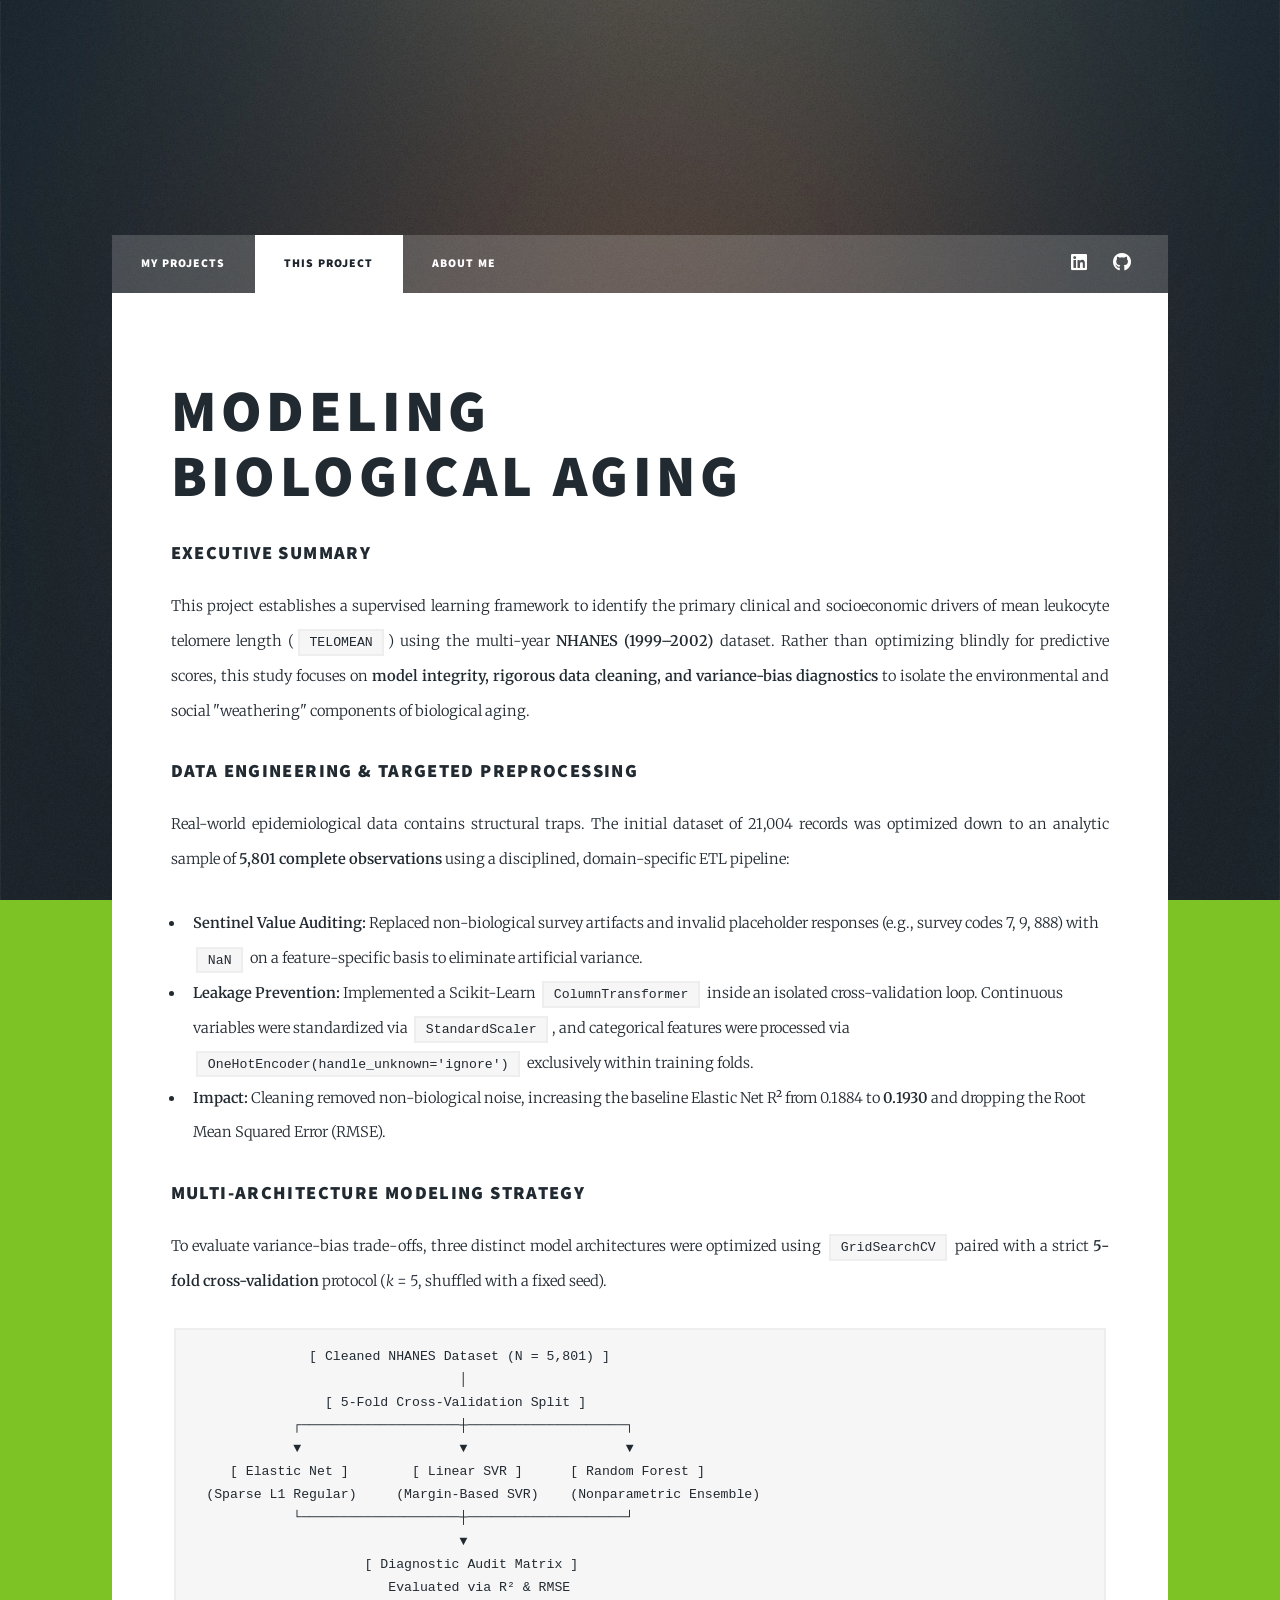
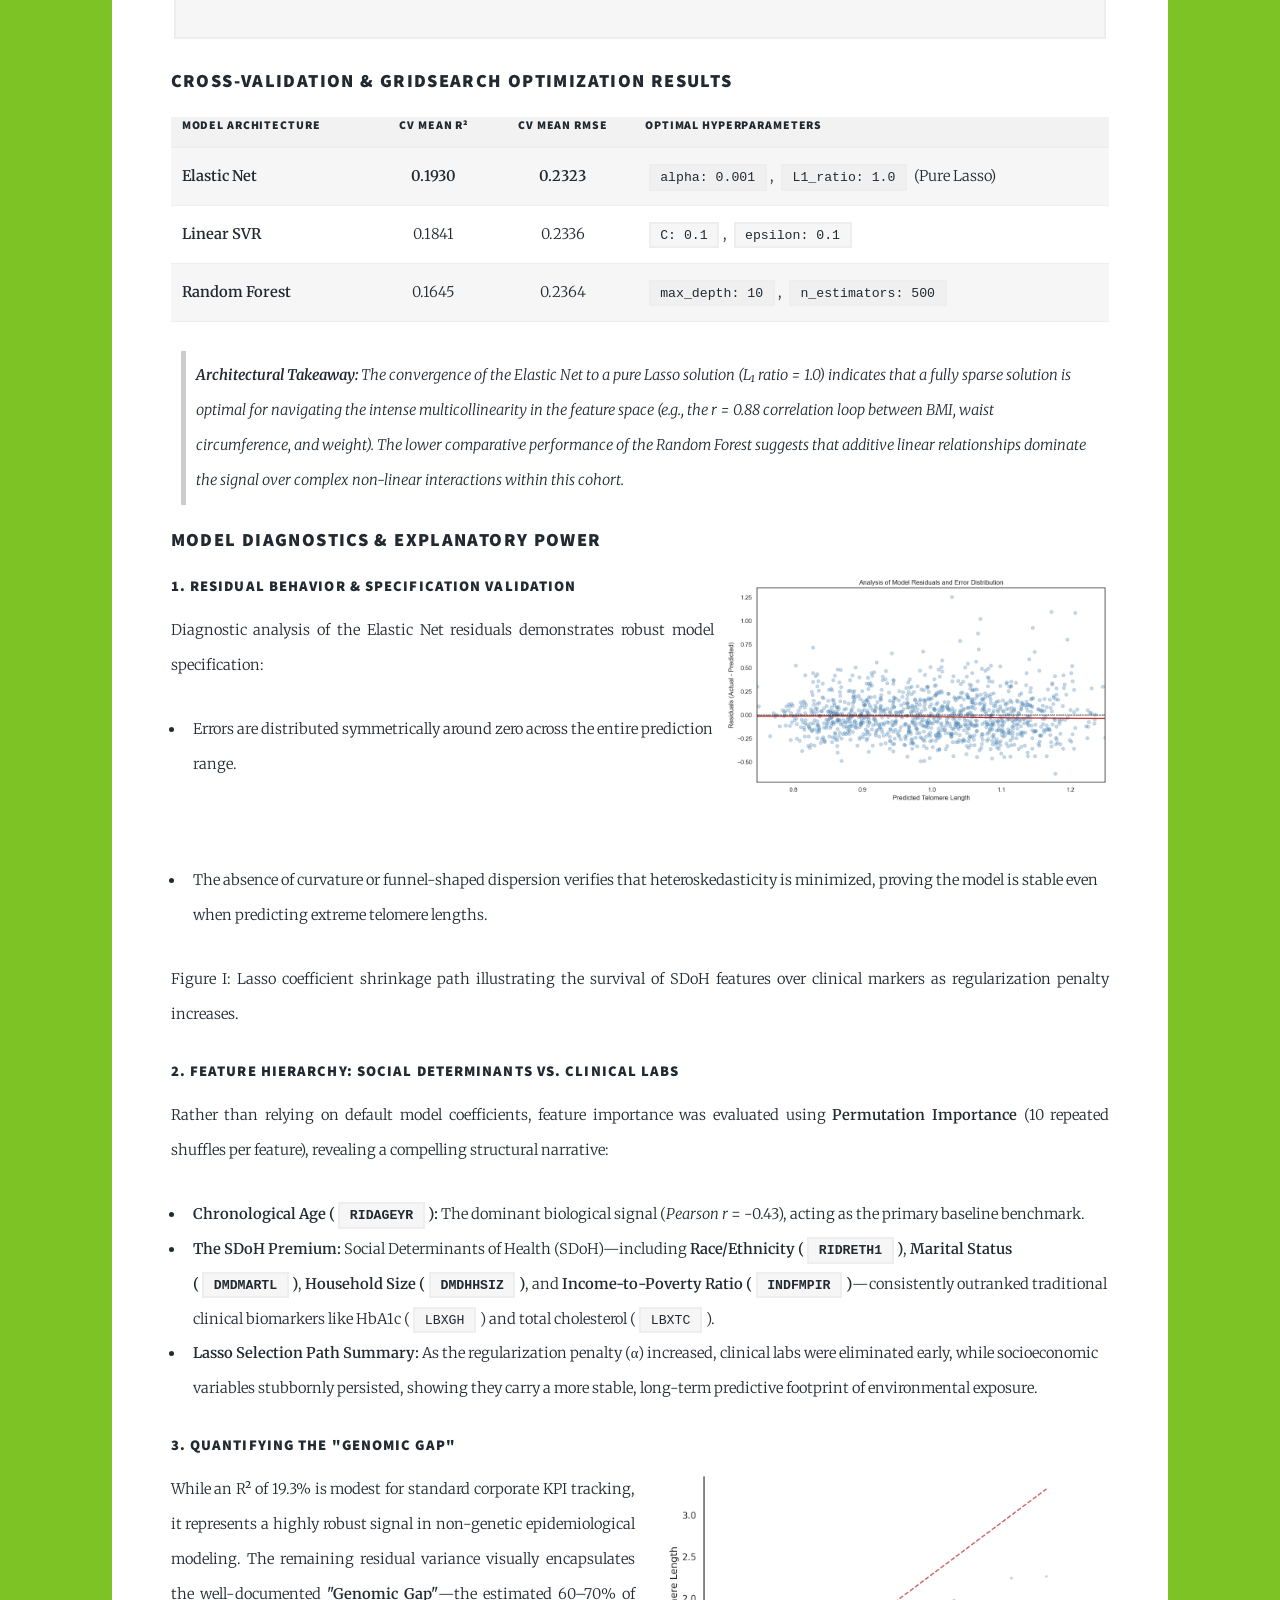
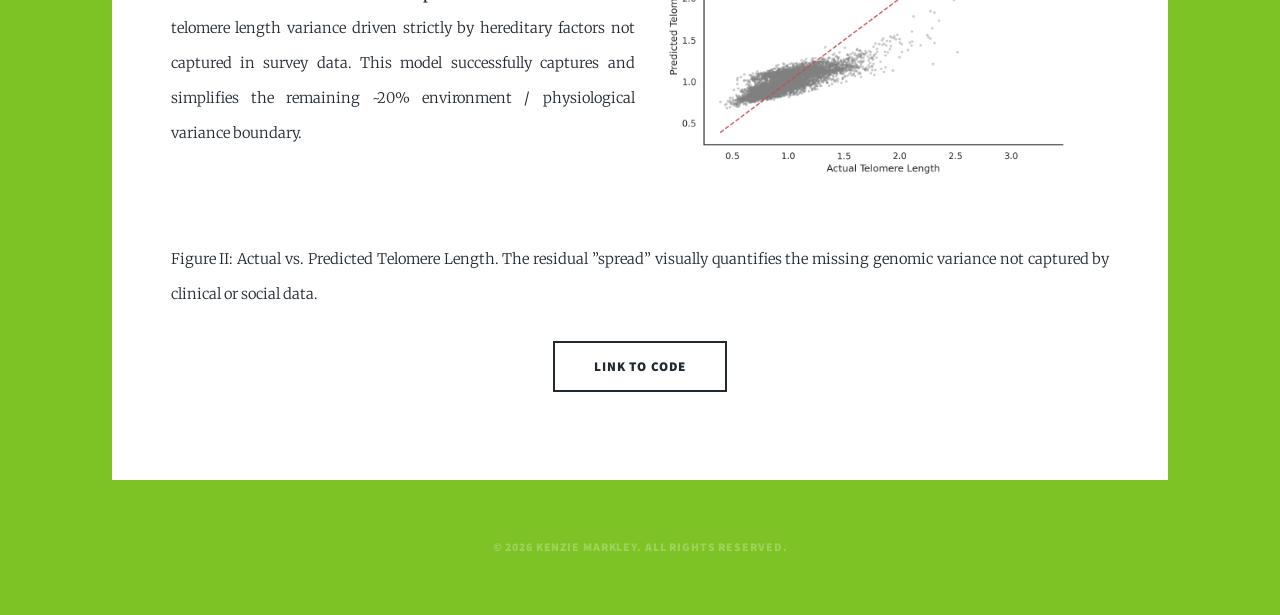
==== commit b1aa0b35: "Restore Project1.html to original state" ====
--- a/Project1.html
+++ b/Project1.html
@@ -149,6 +149,9 @@
                             	</div>
 								<p>Figure II: Actual vs. Predicted Telomere Length. The residual ”spread” visually quantifies the missing genomic variance not captured by clinical or social data.</p>
 
+								<ul class="actions special">
+									<li><a href="https://github.com/kamarkley/ModelingBiologicalAging" class="button large">Link to Code</a></li>
+								</ul>
 							</section>
 
 					</div>
@@ -173,4 +176,4 @@
 			<script src="assets/js/main.js"></script>
 
 	</body>
-</html>+</html>
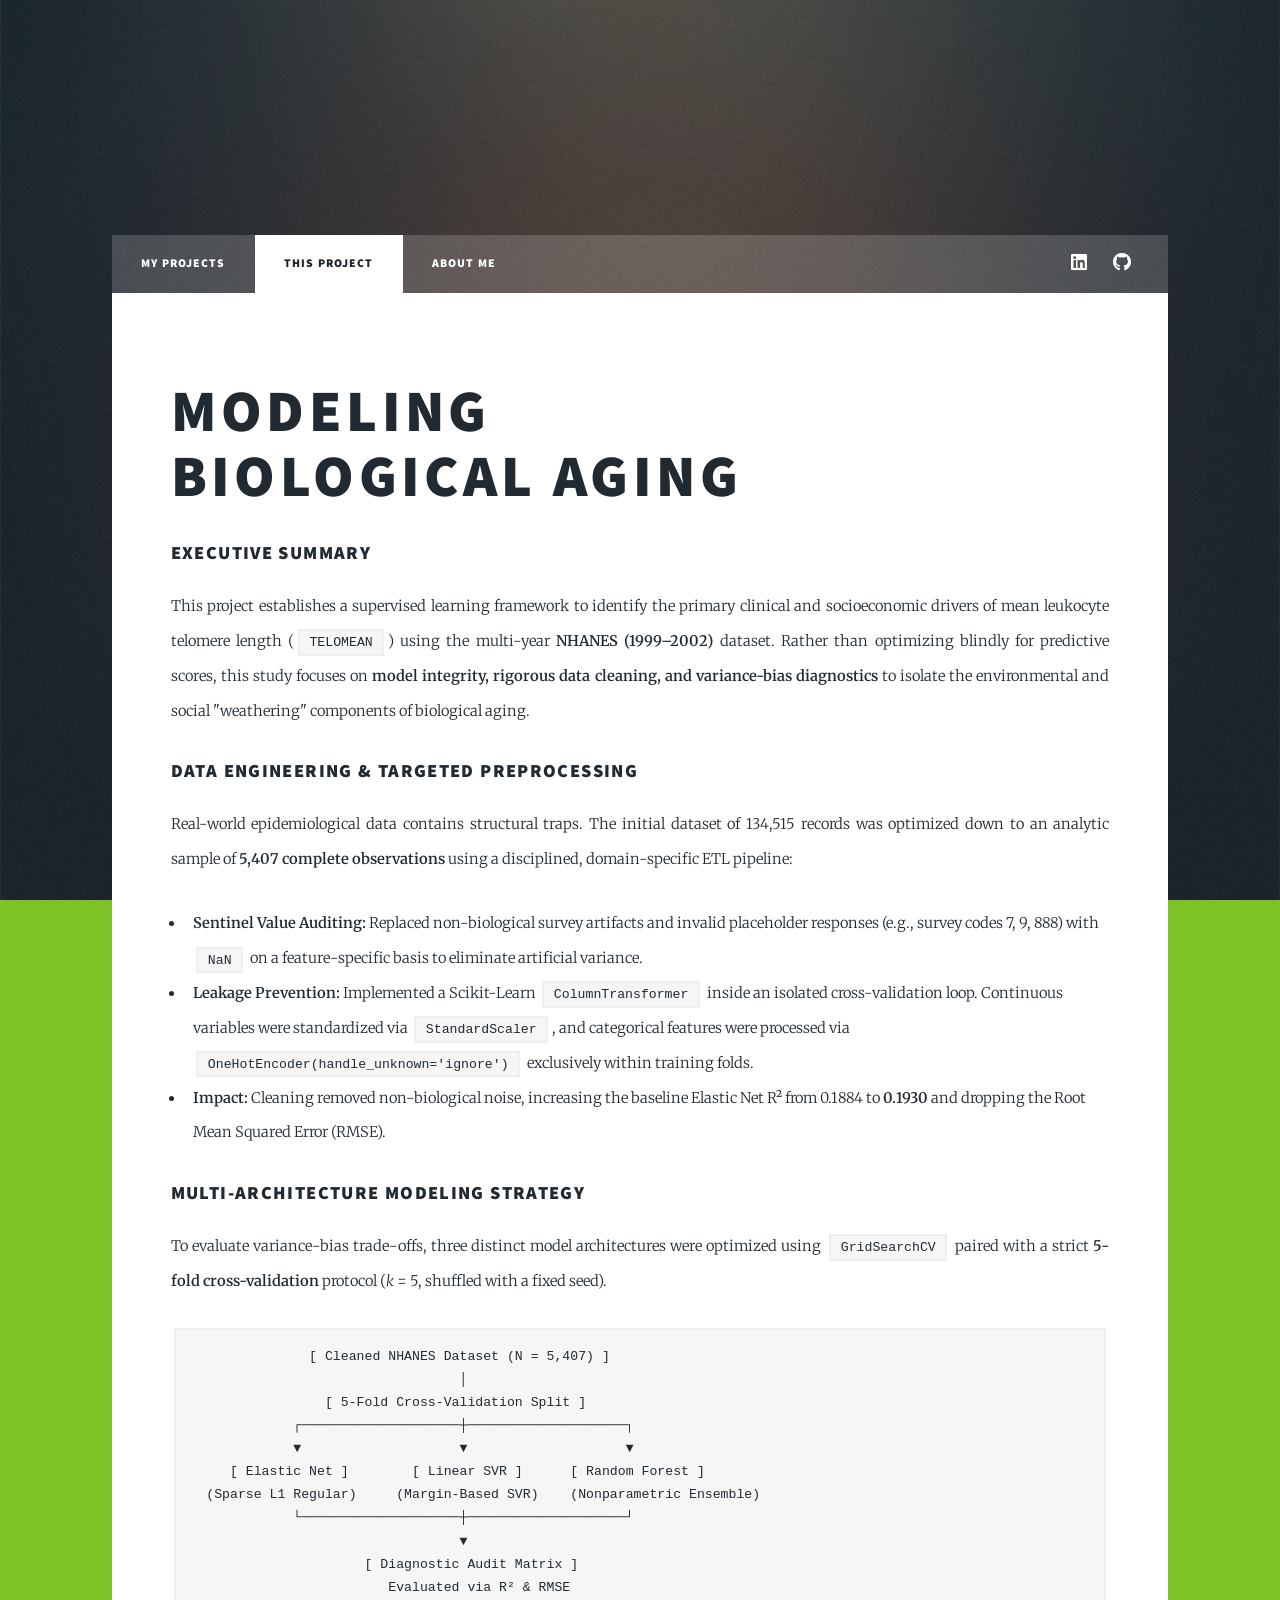
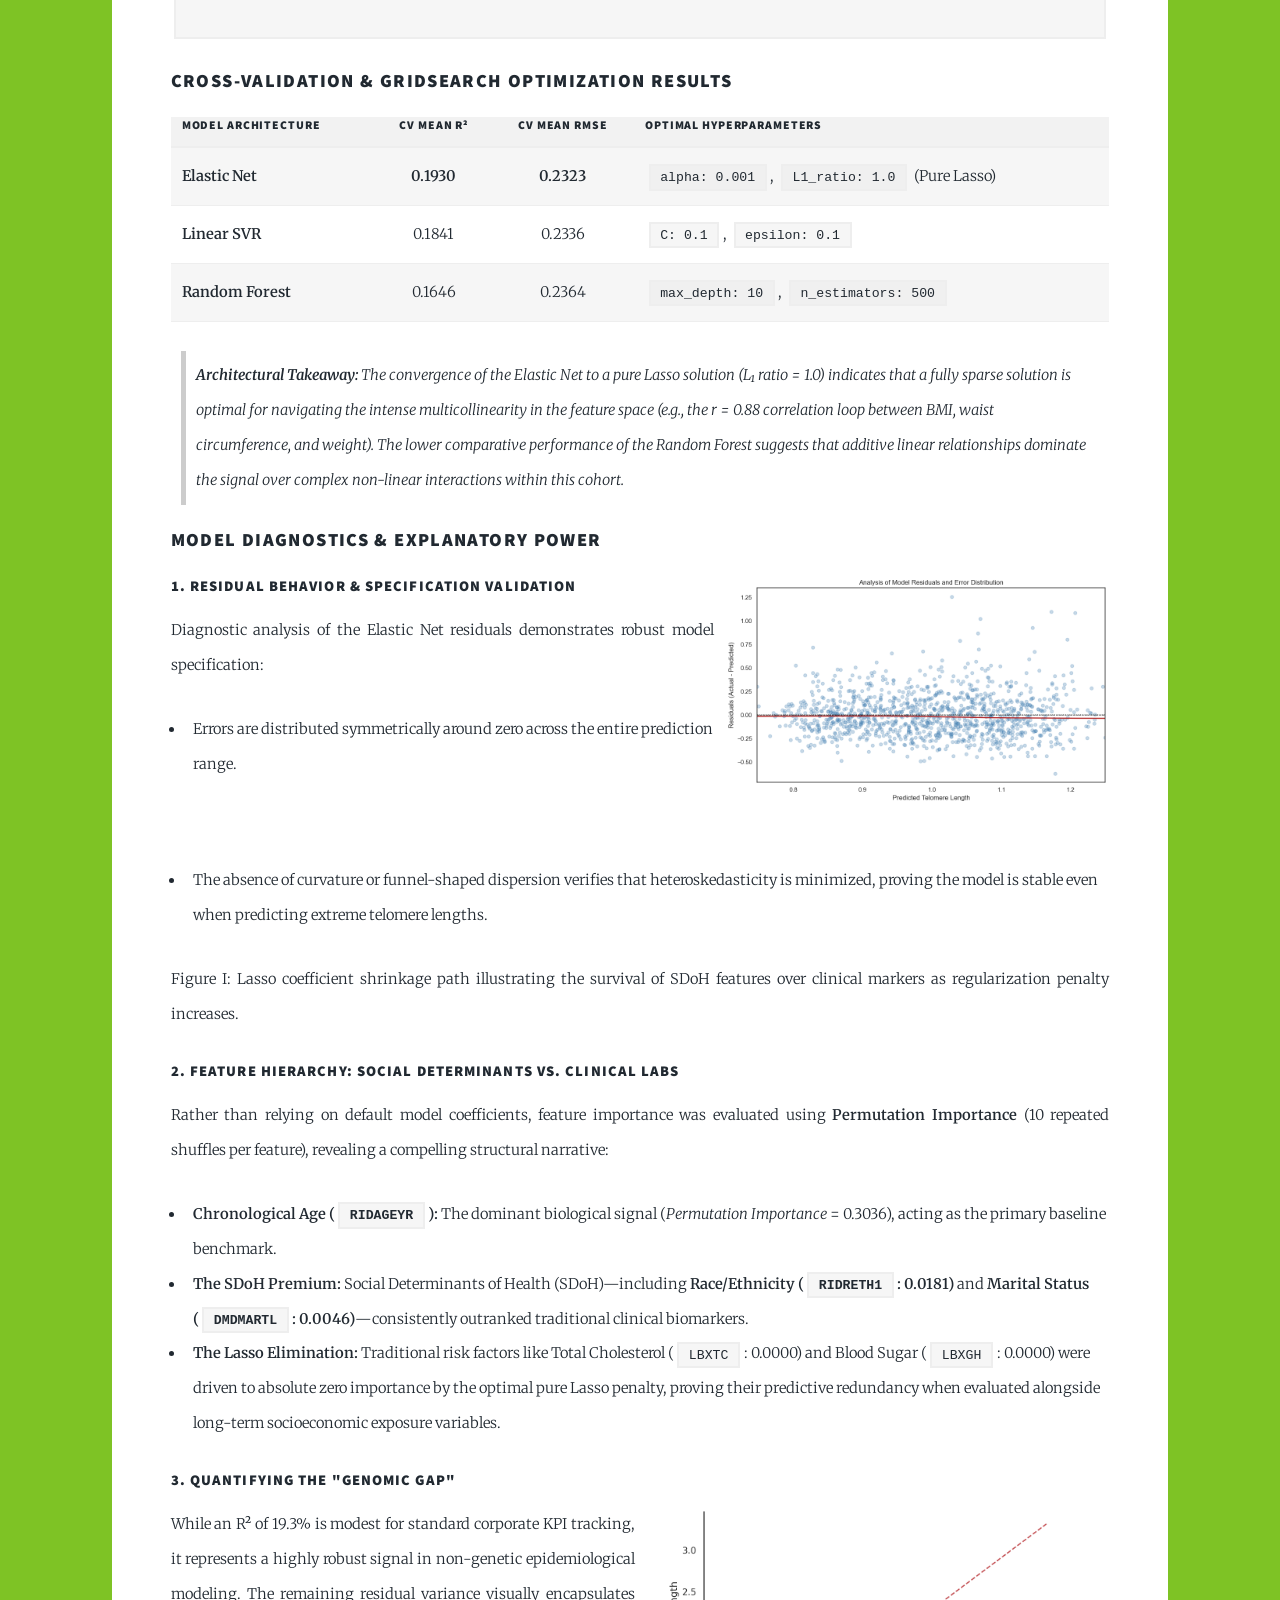
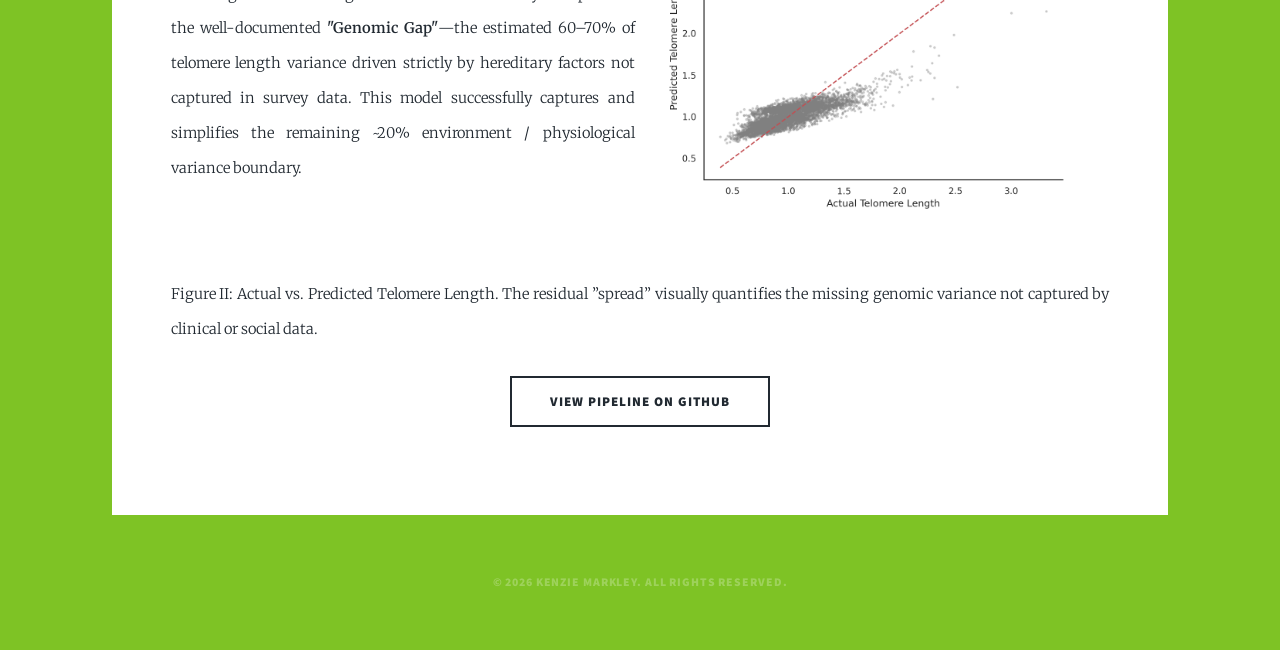
==== commit c5e5624a: "Revise Project1.html with updated project details Updated the Project1.html file to include a new pr" ====
--- a/Project1.html
+++ b/Project1.html
@@ -30,8 +30,8 @@
 							<li><a href="AboutMe.html">About Me</a></li>
 						</ul>
 						<ul class="icons">
-							<li><a href="#" class="icon brands fa-linkedin"><span class="label">LinkedIn</span></a></li>
-							<li><a href="#" class="icon brands fa-github"><span class="label">GitHub</span></a></li>
+							<li><a href="https://www.linkedin.com/in/kenzie-markley-a6296a294/" class="icon brands fa-linkedin"><span class="label">LinkedIn</span></a></li>
+							<li><a href="https://github.com/kamarkley/ModelingBiologicalAging" class="icon brands fa-github"><span class="label">GitHub</span></a></li>
 						</ul>
 					</nav>
 
@@ -46,7 +46,7 @@
 								<p>This project establishes a supervised learning framework to identify the primary clinical and socioeconomic drivers of mean leukocyte telomere length (<code>TELOMEAN</code>) using the multi-year <strong>NHANES (1999–2002)</strong> dataset. Rather than optimizing blindly for predictive scores, this study focuses on <strong>model integrity, rigorous data cleaning, and variance-bias diagnostics</strong> to isolate the environmental and social "weathering" components of biological aging.</p>
 
 								<h3>Data Engineering &amp; Targeted Preprocessing</h3>
-								<p>Real-world epidemiological data contains structural traps. The initial dataset of 21,004 records was optimized down to an analytic sample of <strong>5,801 complete observations</strong> using a disciplined, domain-specific ETL pipeline:</p>
+								<p>Real-world epidemiological data contains structural traps. The initial dataset of 134,515 records was optimized down to an analytic sample of <strong>5,407 complete observations</strong> using a disciplined, domain-specific ETL pipeline:</p>
 
 								<ul>
 							    	<li><strong>Sentinel Value Auditing:</strong> Replaced non-biological survey artifacts and invalid placeholder responses (e.g., survey codes 7, 9, 888) with <code>NaN</code> on a feature-specific basis to eliminate artificial variance.</li>
@@ -57,7 +57,7 @@
 								<h3>Multi-Architecture Modeling Strategy</h3>
 								<p>To evaluate variance-bias trade-offs, three distinct model architectures were optimized using <code>GridSearchCV</code> paired with a strict <strong>5-fold cross-validation</strong> protocol (<em>k</em> = 5, shuffled with a fixed seed).</p>
 
-								<pre><code>              [ Cleaned NHANES Dataset (N = 5,801) ]
+								<pre><code>              [ Cleaned NHANES Dataset (N = 5,407) ]
                                  │
                 [ 5-Fold Cross-Validation Split ]
             ┌────────────────────┼────────────────────┐
@@ -96,7 +96,7 @@
 							        	</tr>
  							       		<tr>
 							            	<td><strong>Random Forest</strong></td>
-							            	<td style="text-align: center;">0.1645</td>
+							            	<td style="text-align: center;">0.1646</td>
 							            	<td style="text-align: center;">0.2364</td>
  							           		<td><code>max_depth: 10</code>, <code>n_estimators: 500</code></td>
 							        	</tr>
@@ -119,7 +119,7 @@
 							    		</ul>
                                 	</div>
                                 	<div class="col-5">
-										<span class="image main"><img src="images/residualgraph.png" alt="Recording Academy graphic" /></span>
+										<span class="image main"><img src="images/residualgraph.png" alt="Elastic Net Residual Plot" /></span>
                                     
                                 	</div>
                             	</div>
@@ -132,9 +132,9 @@
 								<p>Rather than relying on default model coefficients, feature importance was evaluated using <strong>Permutation Importance</strong> (10 repeated shuffles per feature), revealing a compelling structural narrative:</p>
 
 								<ul>
-							    	<li><strong>Chronological Age (<code>RIDAGEYR</code>):</strong> The dominant biological signal (<em>Pearson r</em> = -0.43), acting as the primary baseline benchmark.</li>
-							    	<li><strong>The SDoH Premium:</strong> Social Determinants of Health (SDoH)—including <strong>Race/Ethnicity (<code>RIDRETH1</code>)</strong>, <strong>Marital Status (<code>DMDMARTL</code>)</strong>, <strong>Household Size (<code>DMDHHSIZ</code>)</strong>, and <strong>Income-to-Poverty Ratio (<code>INDFMPIR</code>)</strong>—consistently outranked traditional clinical biomarkers like HbA1c (<code>LBXGH</code>) and total cholesterol (<code>LBXTC</code>).</li>
-							    	<li><strong>Lasso Selection Path Summary:</strong> As the regularization penalty (α) increased, clinical labs were eliminated early, while socioeconomic variables stubbornly persisted, showing they carry a more stable, long-term predictive footprint of environmental exposure.</li>
+							    	<li><strong>Chronological Age (<code>RIDAGEYR</code>):</strong> The dominant biological signal (<em>Permutation Importance</em> = 0.3036), acting as the primary baseline benchmark.</li>
+    								<li><strong>The SDoH Premium:</strong> Social Determinants of Health (SDoH)—including <strong>Race/Ethnicity (<code>RIDRETH1</code>: 0.0181)</strong> and <strong>Marital Status (<code>DMDMARTL</code>: 0.0046)</strong>—consistently outranked traditional clinical biomarkers.</li>
+    								<li><strong>The Lasso Elimination:</strong> Traditional risk factors like Total Cholesterol (<code>LBXTC</code>: 0.0000) and Blood Sugar (<code>LBXGH</code>: 0.0000) were driven to absolute zero importance by the optimal pure Lasso penalty, proving their predictive redundancy when evaluated alongside long-term socioeconomic exposure variables.</li>
 								</ul>
 								<div class="row gtr-50">
                                 	<div class="col-6">
@@ -150,7 +150,7 @@
 								<p>Figure II: Actual vs. Predicted Telomere Length. The residual ”spread” visually quantifies the missing genomic variance not captured by clinical or social data.</p>
 
 								<ul class="actions special">
-									<li><a href="https://github.com/kamarkley/ModelingBiologicalAging" class="button large">Link to Code</a></li>
+    								<li><a href="https://github.com/kamarkley/ModelingBiologicalAging" class="button large" target="_blank" rel="noopener noreferrer">View Pipeline on GitHub</a></li>
 								</ul>
 							</section>
 
